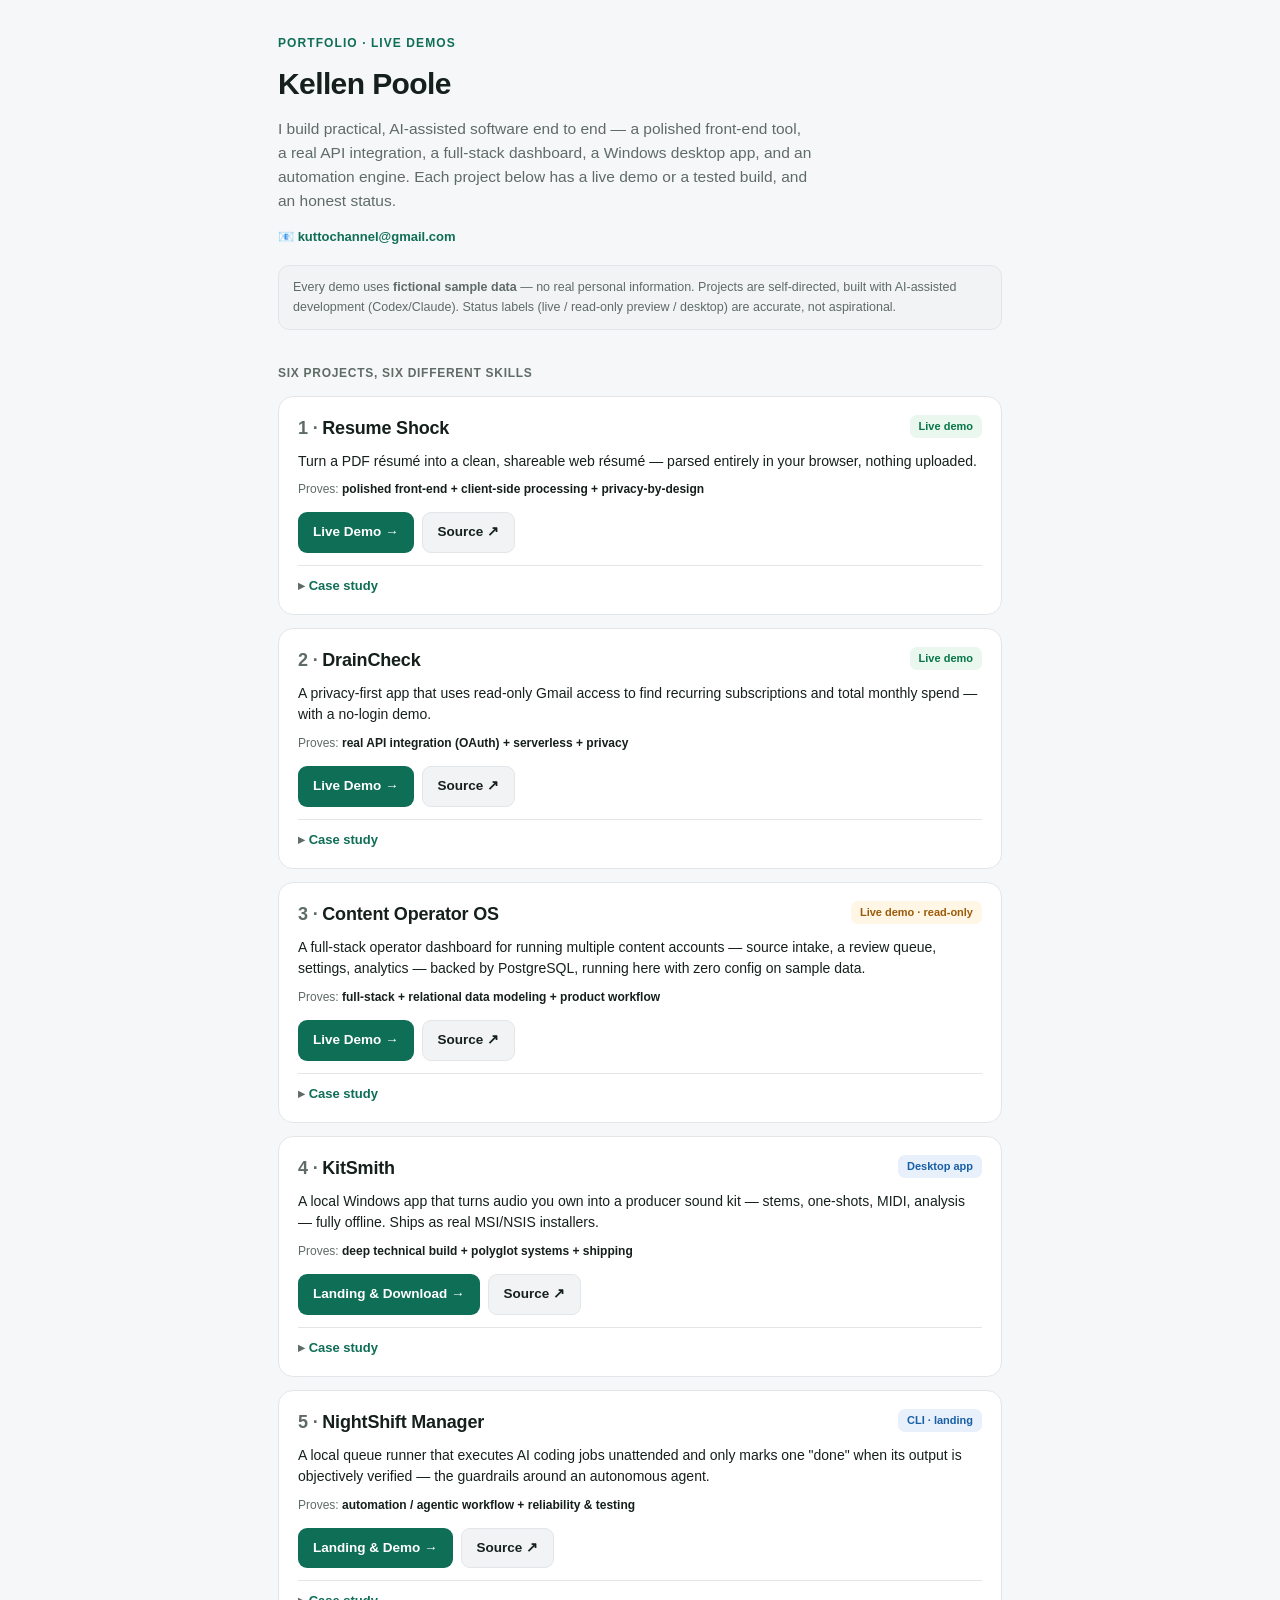
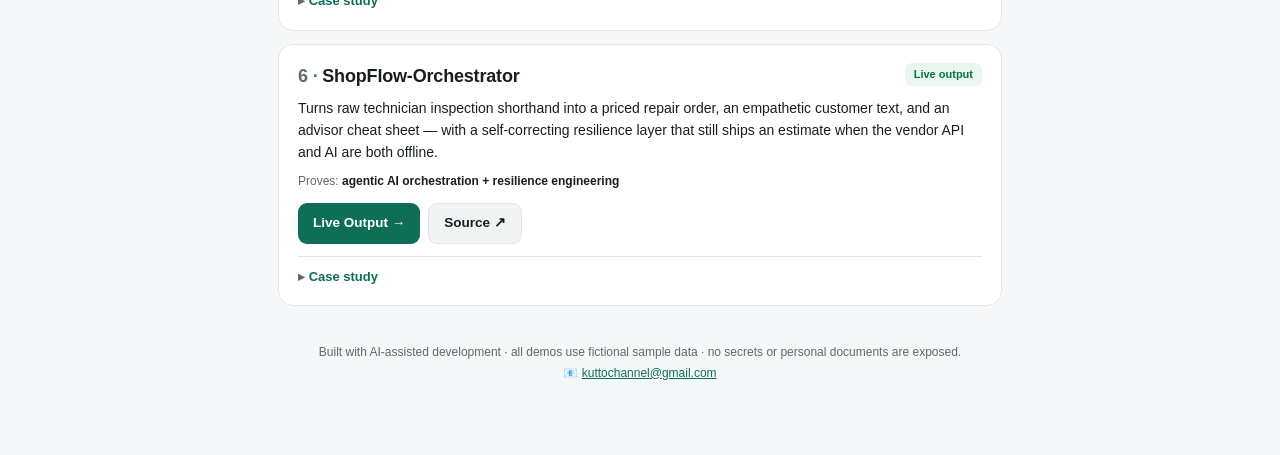
==== index.html @ 4f94efa8 "Add Source Code buttons linking each project's GitHub repo" ====
<!doctype html>
<html lang="en">
<head>
<meta charset="utf-8">
<meta name="viewport" content="width=device-width, initial-scale=1">
<meta name="theme-color" content="#0f6e56">
<title>Kellen Poole — Builder Portfolio</title>
<meta name="description" content="Practical, AI-assisted software: a front-end tool, a real API integration, a full-stack dashboard, a desktop audio app, and an automation engine. Live demos, honest status.">
<meta property="og:title" content="Kellen Poole — Builder Portfolio">
<meta property="og:description" content="Live demos of 6 projects: front-end, integration, full-stack, desktop, automation, and an agentic pipeline.">
<meta property="og:type" content="website">
<meta name="twitter:card" content="summary_large_image">
<style>
  :root{
    --bg:#f6f7f8; --surface:#ffffff; --surface2:#f1f3f4; --line:#e3e6e8;
    --text:#15201c; --muted:#5f6b66; --accent:#0f6e56; --info:#185fa5;
    --ok:#067647; --warn:#9a5b08;
  }
  @media (prefers-color-scheme: dark){
    :root{ --bg:#11140f; --surface:#1b1f1a; --surface2:#23271f; --line:#333a30;
      --text:#eef1ea; --muted:#a6b0a4; --accent:#5dcaa5; --info:#85b7eb; --ok:#5dcaa5; --warn:#e2b15f; }
  }
  *{box-sizing:border-box}
  body{margin:0;background:var(--bg);color:var(--text);
    font-family:-apple-system,BlinkMacSystemFont,"Segoe UI",Roboto,Helvetica,Arial,sans-serif;line-height:1.55;-webkit-text-size-adjust:100%}
  .wrap{max-width:760px;margin:0 auto;padding:34px 18px 60px}
  header .eyebrow{color:var(--accent);font-weight:700;font-size:12px;letter-spacing:.09em;text-transform:uppercase;margin:0 0 8px}
  h1{font-size:30px;font-weight:700;margin:0;letter-spacing:-.02em}
  .head-sub{color:var(--muted);font-size:15.5px;margin:10px 0 0;max-width:62ch}
  .contact{margin:14px 0 0;font-size:13px}
  .contact a{color:var(--accent);text-decoration:none;font-weight:600}
  h2.section{font-size:12px;font-weight:700;text-transform:uppercase;letter-spacing:.06em;color:var(--muted);margin:34px 0 8px}
  .card{background:var(--surface);border:1px solid var(--line);border-radius:15px;padding:18px 19px;margin:13px 0}
  .card-top{display:flex;justify-content:space-between;gap:12px;align-items:flex-start}
  .pname{font-weight:700;font-size:18px;margin:0;letter-spacing:-.01em}
  .pnum{color:var(--muted);font-weight:600}
  .badge{font-size:11px;font-weight:600;padding:3px 9px;border-radius:7px;white-space:nowrap}
  .b-live{background:#e9f7ef;color:#067647}
  .b-part{background:#fff6e6;color:#9a5b08}
  .b-desk{background:#e8f0fb;color:#185fa5}
  @media (prefers-color-scheme: dark){.b-live{background:#10301f;color:#5dcaa5}.b-part{background:#3a2e12;color:#e2b15f}.b-desk{background:#16263a;color:#85b7eb}}
  .prop{font-size:14px;margin:8px 0 0}
  .skill{font-size:12px;color:var(--muted);margin:8px 0 0}
  .skill b{color:var(--text)}
  .btns{margin:13px 0 0;display:flex;flex-wrap:wrap;gap:8px}
  .btn{display:inline-flex;align-items:center;gap:6px;text-decoration:none;font-size:13.5px;font-weight:600;border-radius:9px;padding:9px 15px}
  .btn-primary{background:var(--accent);color:#fff}
  .btn-ghost{background:var(--surface2);color:var(--text);border:1px solid var(--line)}
  details{margin:12px 0 0;border-top:1px solid var(--line);padding-top:10px}
  summary{cursor:pointer;font-size:13px;font-weight:600;color:var(--accent);list-style:none}
  summary::-webkit-details-marker{display:none}
  summary::before{content:"▸ ";color:var(--muted)}
  details[open] summary::before{content:"▾ "}
  .cs{font-size:13px;color:var(--text);margin:10px 0 0}
  .cs p{margin:6px 0}
  .cs b{color:var(--text)}
  .cs .muted{color:var(--muted)}
  .pill{display:inline-block;font-size:11px;background:var(--surface2);color:var(--muted);border-radius:6px;padding:2px 8px;margin:3px 4px 0 0;border:1px solid var(--line)}
  .note{font-size:12.5px;color:var(--muted)}
  .foot{color:var(--muted);font-size:12px;margin-top:36px;text-align:center;line-height:1.7}
  .disclaimer{background:var(--surface2);border:1px solid var(--line);border-radius:11px;padding:12px 14px;font-size:12.5px;color:var(--muted);margin:18px 0 0}
</style>
</head>
<body>
<div class="wrap">

  <header>
    <p class="eyebrow">Portfolio · live demos</p>
    <h1>Kellen Poole</h1>
    <p class="head-sub">I build practical, AI-assisted software end to end — a polished front-end tool, a real API integration, a full-stack dashboard, a Windows desktop app, and an automation engine. Each project below has a live demo or a tested build, and an honest status.</p>
    <p class="contact">📧 <a href="mailto:kuttochannel@gmail.com">kuttochannel@gmail.com</a></p>
    <div class="disclaimer">Every demo uses <b>fictional sample data</b> — no real personal information. Projects are self-directed, built with AI-assisted development (Codex/Claude). Status labels (live / read-only preview / desktop) are accurate, not aspirational.</div>
  </header>

  <h2 class="section">Six projects, six different skills</h2>

  <!-- 1 Resume Shock -->
  <div class="card">
    <div class="card-top">
      <p class="pname"><span class="pnum">1 · </span>Resume Shock</p>
      <span class="badge b-live">Live demo</span>
    </div>
    <p class="prop">Turn a PDF résumé into a clean, shareable web résumé — parsed entirely in your browser, nothing uploaded.</p>
    <p class="skill">Proves: <b>polished front-end + client-side processing + privacy-by-design</b></p>
    <div class="btns">
      <a class="btn btn-primary" href="https://resume-shock-demo-kp.netlify.app" target="_blank" rel="noopener">Live Demo →</a>
      <a class="btn btn-ghost" href="https://github.com/Thrashable/resume-shock" target="_blank" rel="noopener">Source ↗</a>
    </div>
    <details><summary>Case study</summary><div class="cs">
      <p><b>Problem.</b> A PDF résumé is hard to share nicely, and résumé-site tools want an account and an upload.</p>
      <p><b>What I built.</b> In-browser PDF.js parsing → a themed visual résumé → a share link with the data compressed into the URL hash (no backend). I code-split the 2 MB PDF engine to cut the initial bundle ~54% (gzip 254→118 KB) and hardened the share action with a clipboard fallback.</p>
      <p><b>Try it:</b> click <b>See Example</b> (fictional "Jane Smith") → Share Link.</p>
      <p class="muted">React · Vite · PDF.js · lz-string · Tailwind</p>
    </div></details>
  </div>

  <!-- 2 DrainCheck -->
  <div class="card">
    <div class="card-top">
      <p class="pname"><span class="pnum">2 · </span>DrainCheck</p>
      <span class="badge b-live">Live demo</span>
    </div>
    <p class="prop">A privacy-first app that uses read-only Gmail access to find recurring subscriptions and total monthly spend — with a no-login demo.</p>
    <p class="skill">Proves: <b>real API integration (OAuth) + serverless + privacy</b></p>
    <div class="btns">
      <a class="btn btn-primary" href="https://draincheck-demo-kp.netlify.app/?demo=1" target="_blank" rel="noopener">Live Demo →</a>
      <a class="btn btn-ghost" href="https://github.com/Thrashable/draincheck" target="_blank" rel="noopener">Source ↗</a>
    </div>
    <details><summary>Case study</summary><div class="cs">
      <p><b>Problem.</b> Forgotten subscriptions quietly drain money; tools that find them often want your whole inbox.</p>
      <p><b>What I built.</b> A read-only Google OAuth flow + serverless functions + an extraction engine (90+ services) that classifies receipts and groups them by service, with tokens in encrypted, expiring cookies and no stored email. For recruiters I added a full demo mode (fictional data, no login).</p>
      <p><b>Try it:</b> the demo opens on sample subscriptions (badged "Demo data") — expand a card, sort, open one-time payments.</p>
      <p class="muted">React · Netlify Functions · Google/Gmail API (read-only) · encrypted cookies</p>
    </div></details>
  </div>

  <!-- 3 Content Operator OS -->
  <div class="card">
    <div class="card-top">
      <p class="pname"><span class="pnum">3 · </span>Content Operator OS</p>
      <span class="badge b-part">Live demo · read-only</span>
    </div>
    <p class="prop">A full-stack operator dashboard for running multiple content accounts — source intake, a review queue, settings, analytics — backed by PostgreSQL, running here with zero config on sample data.</p>
    <p class="skill">Proves: <b>full-stack + relational data modeling + product workflow</b></p>
    <div class="btns">
      <a class="btn btn-primary" href="https://content-operator-os-demo-kp.netlify.app" target="_blank" rel="noopener">Live Demo →</a>
      <a class="btn btn-ghost" href="https://github.com/Thrashable/content-operator-os" target="_blank" rel="noopener">Source ↗</a>
    </div>
    <details><summary>Case study</summary><div class="cs">
      <p><b>Problem.</b> Running several content accounts scatters decisions across spreadsheets — no path from idea to approved post.</p>
      <p><b>What I built.</b> A Next.js dashboard with a 13-table schema modeling source → candidate → package → score → queue, every mutation a Server Action with Zod validation over a repository layer that runs on SQL <i>or</i> a file store. The AI generation/scoring step is a clearly-labeled scaffold, not faked.</p>
      <p class="muted"><b>Note:</b> the hosted demo is read-only (sample data); clone & run locally for full interactivity. Next.js 15 · React 19 · Drizzle/PostgreSQL · Server Actions</p>
    </div></details>
  </div>

  <!-- 4 KitSmith -->
  <div class="card">
    <div class="card-top">
      <p class="pname"><span class="pnum">4 · </span>KitSmith</p>
      <span class="badge b-desk">Desktop app</span>
    </div>
    <p class="prop">A local Windows app that turns audio you own into a producer sound kit — stems, one-shots, MIDI, analysis — fully offline. Ships as real MSI/NSIS installers.</p>
    <p class="skill">Proves: <b>deep technical build + polyglot systems + shipping</b></p>
    <div class="btns">
      <a class="btn btn-primary" href="https://kitsmith-portfolio-kp.netlify.app" target="_blank" rel="noopener">Landing &amp; Download →</a>
      <a class="btn btn-ghost" href="https://github.com/Thrashable/kitsmith" target="_blank" rel="noopener">Source ↗</a>
    </div>
    <details><summary>Case study</summary><div class="cs">
      <p><b>Problem.</b> Producers want stems/loops/MIDI from reference audio without uploading copyrighted material; cloud tools don't run offline.</p>
      <p><b>What I built.</b> A Tauri + React UI talking through a Node bridge to a Python DSP worker — the bridge was the key decision for Windows reliability. SQLite job state, a swappable provider abstraction, a Playwright smoke test, and native MSI/NSIS installers (checksums on the landing page).</p>
      <p class="muted">Tauri 2 · React/TS · Python (librosa) · Node bridge · SQLite · Rust</p>
    </div></details>
  </div>

  <!-- 5 NightShift Manager -->
  <div class="card">
    <div class="card-top">
      <p class="pname"><span class="pnum">5 · </span>NightShift Manager</p>
      <span class="badge b-desk">CLI · landing</span>
    </div>
    <p class="prop">A local queue runner that executes AI coding jobs unattended and only marks one "done" when its output is objectively verified — the guardrails around an autonomous agent.</p>
    <p class="skill">Proves: <b>automation / agentic workflow + reliability &amp; testing</b></p>
    <div class="btns">
      <a class="btn btn-primary" href="https://nightshift-portfolio-kp.netlify.app" target="_blank" rel="noopener">Landing &amp; Demo →</a>
      <a class="btn btn-ghost" href="https://github.com/Thrashable/nightshift-manager" target="_blank" rel="noopener">Source ↗</a>
    </div>
    <details><summary>Case study</summary><div class="cs">
      <p><b>Problem.</b> An AI agent's process can exit "successfully" while producing nothing useful — burning time and credits.</p>
      <p><b>What I built.</b> A PowerShell queue that runs one job at a time in a constrained sandbox, with a completion contract (verification command <b>and</b> required files), bounded repair passes, blocked-vs-failed handling, and recovery — plus a mock runner + fixtures so every path is testable with no API spend. <b>19/19 test assertions pass.</b></p>
      <p class="muted">PowerShell · JSON state machine · Windows Task Scheduler · mock-driven tests</p>
    </div></details>
  </div>

  <!-- 6 ShopFlow -->
  <div class="card">
    <div class="card-top">
      <p class="pname"><span class="pnum">6 · </span>ShopFlow-Orchestrator</p>
      <span class="badge b-live">Live output</span>
    </div>
    <p class="prop">Turns raw technician inspection shorthand into a priced repair order, an empathetic customer text, and an advisor cheat sheet — with a self-correcting resilience layer that still ships an estimate when the vendor API and AI are both offline.</p>
    <p class="skill">Proves: <b>agentic AI orchestration + resilience engineering</b></p>
    <div class="btns">
      <a class="btn btn-primary" href="https://shopflow-orchestrator-kp.netlify.app" target="_blank" rel="noopener">Live Output →</a>
      <a class="btn btn-ghost" href="https://github.com/Thrashable/shopflow-orchestrator" target="_blank" rel="noopener">Source ↗</a>
    </div>
    <details><summary>Case study</summary><div class="cs">
      <p><b>What it is.</b> A zero-dependency Node pipeline (circuit breaker + retry + layered fallbacks + human-review queue). 30/30 tests pass; the real LLM path is optional behind an API key, with a deterministic fallback otherwise.</p>
      <p class="muted">Node.js (zero-dep) · optional Anthropic SDK · circuit breaker + fallbacks</p>
    </div></details>
  </div>

  <p class="foot">
    Built with AI-assisted development · all demos use fictional sample data · no secrets or personal documents are exposed.<br>
    📧 <a href="mailto:kuttochannel@gmail.com" style="color:var(--accent)">kuttochannel@gmail.com</a>
  </p>

</div>
</body>
</html>
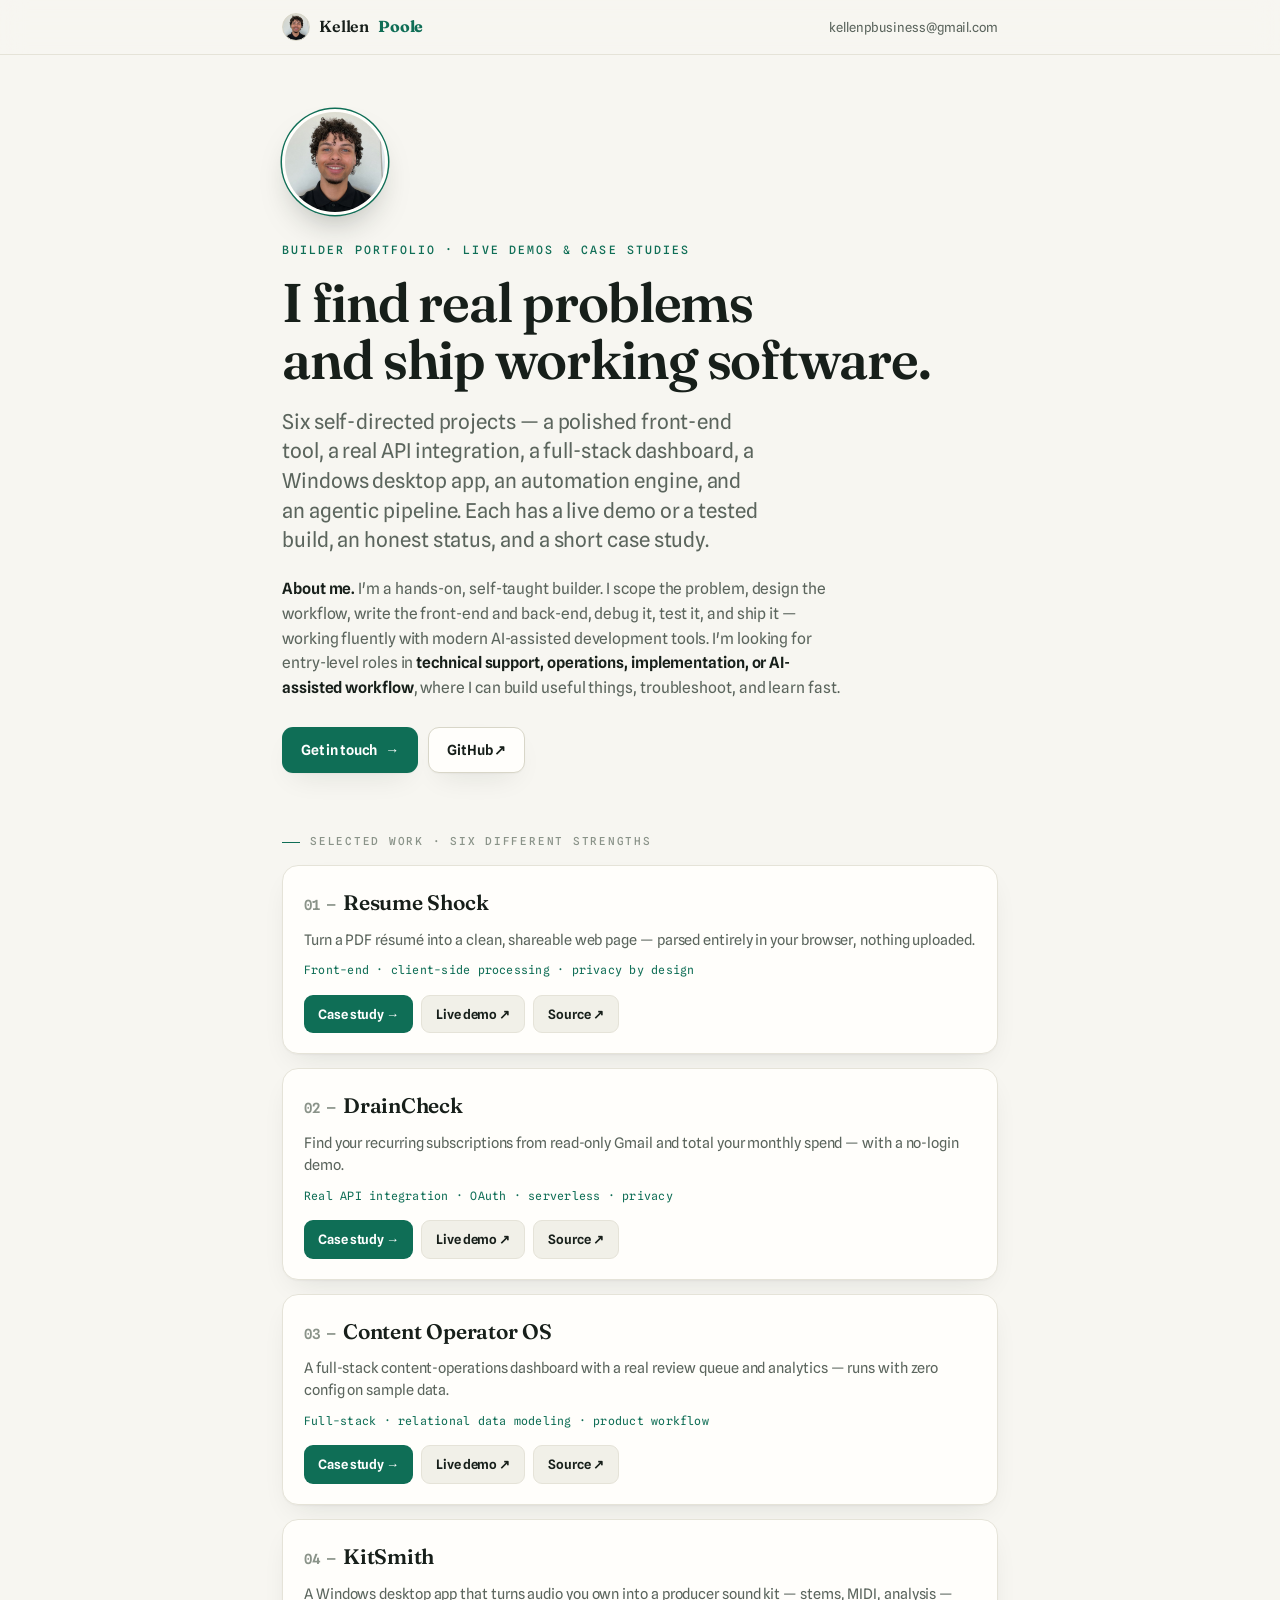
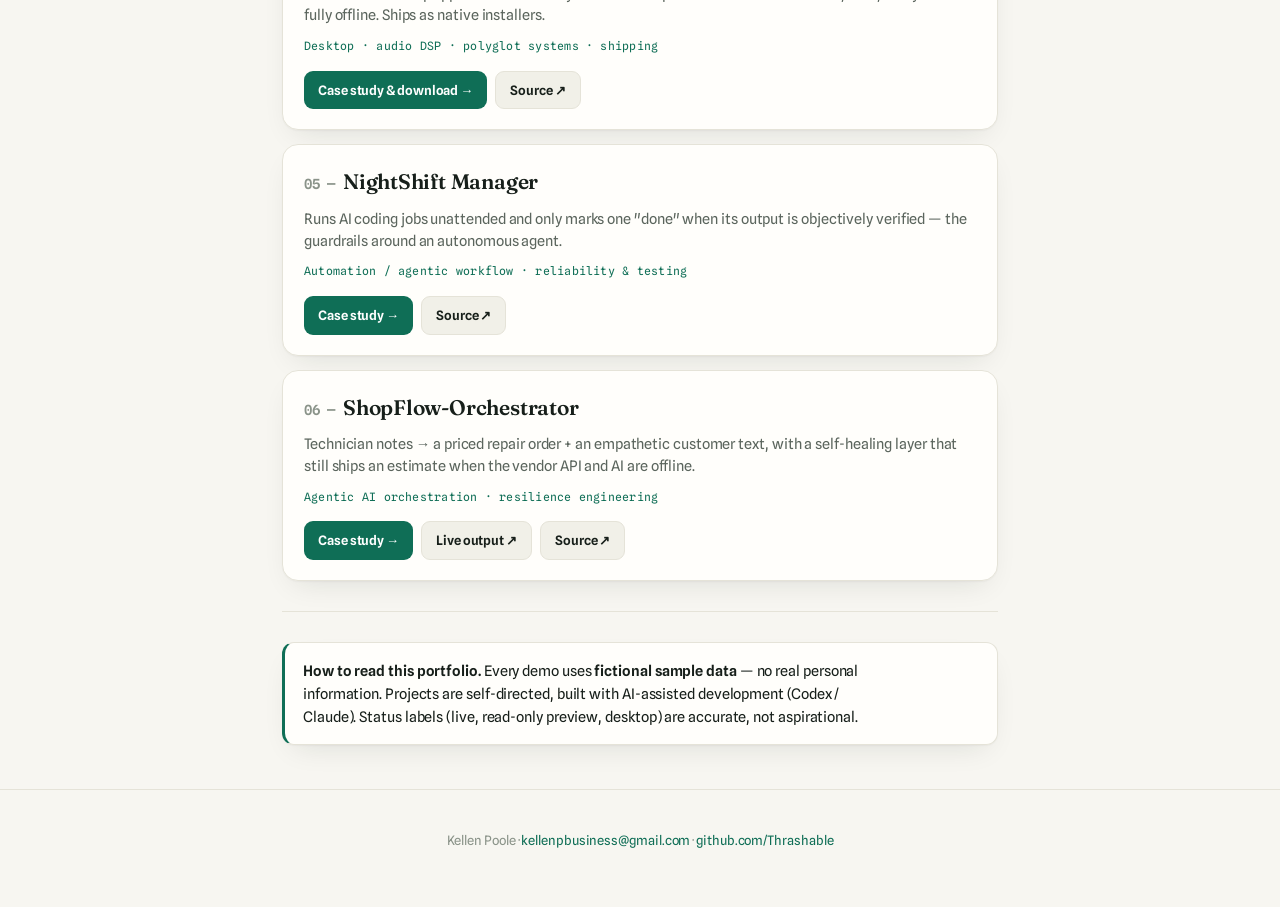
==== commit 9e8ad951: "Add profile photo (hero + topbar avatar, favicon, social image); update contact email" ====
--- a/index.html
+++ b/index.html
@@ -4,196 +4,118 @@
 <meta charset="utf-8">
 <meta name="viewport" content="width=device-width, initial-scale=1">
 <meta name="theme-color" content="#0f6e56">
-<title>Kellen Poole — Builder Portfolio</title>
-<meta name="description" content="Practical, AI-assisted software: a front-end tool, a real API integration, a full-stack dashboard, a desktop audio app, and an automation engine. Live demos, honest status.">
+<title>Kellen Poole — builder portfolio</title>
+<meta name="description" content="Practical, AI-assisted software: a front-end tool, a real API integration, a full-stack dashboard, a desktop audio app, an automation engine, and an agentic pipeline. Live demos and case studies.">
 <meta property="og:title" content="Kellen Poole — Builder Portfolio">
-<meta property="og:description" content="Live demos of 6 projects: front-end, integration, full-stack, desktop, automation, and an agentic pipeline.">
+<meta property="og:description" content="Six projects with live demos and case studies: front-end, integration, full-stack, desktop, automation, agentic AI.">
 <meta property="og:type" content="website">
-<meta name="twitter:card" content="summary_large_image">
-<style>
-  :root{
-    --bg:#f6f7f8; --surface:#ffffff; --surface2:#f1f3f4; --line:#e3e6e8;
-    --text:#15201c; --muted:#5f6b66; --accent:#0f6e56; --info:#185fa5;
-    --ok:#067647; --warn:#9a5b08;
-  }
-  @media (prefers-color-scheme: dark){
-    :root{ --bg:#11140f; --surface:#1b1f1a; --surface2:#23271f; --line:#333a30;
-      --text:#eef1ea; --muted:#a6b0a4; --accent:#5dcaa5; --info:#85b7eb; --ok:#5dcaa5; --warn:#e2b15f; }
-  }
-  *{box-sizing:border-box}
-  body{margin:0;background:var(--bg);color:var(--text);
-    font-family:-apple-system,BlinkMacSystemFont,"Segoe UI",Roboto,Helvetica,Arial,sans-serif;line-height:1.55;-webkit-text-size-adjust:100%}
-  .wrap{max-width:760px;margin:0 auto;padding:34px 18px 60px}
-  header .eyebrow{color:var(--accent);font-weight:700;font-size:12px;letter-spacing:.09em;text-transform:uppercase;margin:0 0 8px}
-  h1{font-size:30px;font-weight:700;margin:0;letter-spacing:-.02em}
-  .head-sub{color:var(--muted);font-size:15.5px;margin:10px 0 0;max-width:62ch}
-  .contact{margin:14px 0 0;font-size:13px}
-  .contact a{color:var(--accent);text-decoration:none;font-weight:600}
-  h2.section{font-size:12px;font-weight:700;text-transform:uppercase;letter-spacing:.06em;color:var(--muted);margin:34px 0 8px}
-  .card{background:var(--surface);border:1px solid var(--line);border-radius:15px;padding:18px 19px;margin:13px 0}
-  .card-top{display:flex;justify-content:space-between;gap:12px;align-items:flex-start}
-  .pname{font-weight:700;font-size:18px;margin:0;letter-spacing:-.01em}
-  .pnum{color:var(--muted);font-weight:600}
-  .badge{font-size:11px;font-weight:600;padding:3px 9px;border-radius:7px;white-space:nowrap}
-  .b-live{background:#e9f7ef;color:#067647}
-  .b-part{background:#fff6e6;color:#9a5b08}
-  .b-desk{background:#e8f0fb;color:#185fa5}
-  @media (prefers-color-scheme: dark){.b-live{background:#10301f;color:#5dcaa5}.b-part{background:#3a2e12;color:#e2b15f}.b-desk{background:#16263a;color:#85b7eb}}
-  .prop{font-size:14px;margin:8px 0 0}
-  .skill{font-size:12px;color:var(--muted);margin:8px 0 0}
-  .skill b{color:var(--text)}
-  .btns{margin:13px 0 0;display:flex;flex-wrap:wrap;gap:8px}
-  .btn{display:inline-flex;align-items:center;gap:6px;text-decoration:none;font-size:13.5px;font-weight:600;border-radius:9px;padding:9px 15px}
-  .btn-primary{background:var(--accent);color:#fff}
-  .btn-ghost{background:var(--surface2);color:var(--text);border:1px solid var(--line)}
-  details{margin:12px 0 0;border-top:1px solid var(--line);padding-top:10px}
-  summary{cursor:pointer;font-size:13px;font-weight:600;color:var(--accent);list-style:none}
-  summary::-webkit-details-marker{display:none}
-  summary::before{content:"▸ ";color:var(--muted)}
-  details[open] summary::before{content:"▾ "}
-  .cs{font-size:13px;color:var(--text);margin:10px 0 0}
-  .cs p{margin:6px 0}
-  .cs b{color:var(--text)}
-  .cs .muted{color:var(--muted)}
-  .pill{display:inline-block;font-size:11px;background:var(--surface2);color:var(--muted);border-radius:6px;padding:2px 8px;margin:3px 4px 0 0;border:1px solid var(--line)}
-  .note{font-size:12.5px;color:var(--muted)}
-  .foot{color:var(--muted);font-size:12px;margin-top:36px;text-align:center;line-height:1.7}
-  .disclaimer{background:var(--surface2);border:1px solid var(--line);border-radius:11px;padding:12px 14px;font-size:12.5px;color:var(--muted);margin:18px 0 0}
-</style>
+<meta property="og:image" content="https://kellenpoole-portfolio.netlify.app/kellen.jpg">
+<meta name="twitter:card" content="summary">
+<meta name="twitter:image" content="https://kellenpoole-portfolio.netlify.app/kellen.jpg">
+<link rel="icon" type="image/jpeg" href="/kellen.jpg">
+<link rel="preconnect" href="https://fonts.googleapis.com"><link rel="preconnect" href="https://fonts.gstatic.com" crossorigin>
+<link href="https://fonts.googleapis.com/css2?family=Fraunces:opsz,wght@9..144,400;9..144,600;9..144,700&family=Spline+Sans:wght@400;500;600&family=Spline+Sans+Mono:wght@400;500&display=swap" rel="stylesheet">
+<link rel="stylesheet" href="styles.css">
 </head>
 <body>
+<div class="topbar"><div class="row">
+  <span class="brand">Kellen <b>Poole</b></span>
+  <a class="back" href="mailto:kellenpbusiness@gmail.com">kellenpbusiness@gmail.com</a>
+</div></div>
+
 <div class="wrap">
-
-  <header>
-    <p class="eyebrow">Portfolio · live demos</p>
-    <h1>Kellen Poole</h1>
-    <p class="head-sub">I build practical, AI-assisted software end to end — a polished front-end tool, a real API integration, a full-stack dashboard, a Windows desktop app, and an automation engine. Each project below has a live demo or a tested build, and an honest status.</p>
-    <p class="contact">📧 <a href="mailto:kuttochannel@gmail.com">kuttochannel@gmail.com</a></p>
-    <div class="disclaimer">Every demo uses <b>fictional sample data</b> — no real personal information. Projects are self-directed, built with AI-assisted development (Codex/Claude). Status labels (live / read-only preview / desktop) are accurate, not aspirational.</div>
+  <header class="hero">
+    <img class="hero-ava reveal" src="/kellen.jpg" alt="Kellen Poole" width="106" height="106">
+    <p class="eyebrow reveal">Builder portfolio · live demos &amp; case studies</p>
+    <h1 class="reveal">I find real problems<br>and ship working software.</h1>
+    <p class="lede reveal">Six self-directed projects — a polished front-end tool, a real API integration, a full-stack dashboard, a Windows desktop app, an automation engine, and an agentic pipeline. Each has a live demo or a tested build, an honest status, and a short case study.</p>
+    <div class="reveal" style="margin-top:22px; max-width:60ch">
+      <p class="prose muted" style="font-size:15.5px"><b style="color:var(--ink)">About me.</b> I'm a hands-on, self-taught builder. I scope the problem, design the workflow, write the front-end and back-end, debug it, test it, and ship it — working fluently with modern AI-assisted development tools. I'm looking for entry-level roles in <b style="color:var(--ink)">technical support, operations, implementation, or AI-assisted workflow</b>, where I can build useful things, troubleshoot, and learn fast.</p>
+    </div>
+    <div class="actions reveal">
+      <a class="btn btn-primary" href="mailto:kellenpbusiness@gmail.com">Get in touch <span class="arr">→</span></a>
+      <a class="btn btn-ghost" href="https://github.com/Thrashable" target="_blank" rel="noopener">GitHub ↗</a>
+    </div>
   </header>
 
-  <h2 class="section">Six projects, six different skills</h2>
+  <section>
+    <p class="label">Selected work · six different strengths</p>
+    <div class="hub-grid">
 
-  <!-- 1 Resume Shock -->
-  <div class="card">
-    <div class="card-top">
-      <p class="pname"><span class="pnum">1 · </span>Resume Shock</p>
-      <span class="badge b-live">Live demo</span>
+      <div class="proj">
+        <div class="proj-head"><p class="proj-name"><span class="proj-num">01 — </span>Resume Shock</p></div>
+        <p class="proj-prop">Turn a PDF résumé into a clean, shareable web page — parsed entirely in your browser, nothing uploaded.</p>
+        <p class="proj-skill">Front-end · client-side processing · privacy by design</p>
+        <div class="proj-actions">
+          <a class="mini mini-go" href="resume-shock.html">Case study →</a>
+          <a class="mini mini-out" href="https://resume-shock-demo-kp.netlify.app" target="_blank" rel="noopener">Live demo ↗</a>
+          <a class="mini mini-out" href="https://github.com/Thrashable/resume-shock" target="_blank" rel="noopener">Source ↗</a>
+        </div>
+      </div>
+
+      <div class="proj">
+        <div class="proj-head"><p class="proj-name"><span class="proj-num">02 — </span>DrainCheck</p></div>
+        <p class="proj-prop">Find your recurring subscriptions from read-only Gmail and total your monthly spend — with a no-login demo.</p>
+        <p class="proj-skill">Real API integration · OAuth · serverless · privacy</p>
+        <div class="proj-actions">
+          <a class="mini mini-go" href="draincheck.html">Case study →</a>
+          <a class="mini mini-out" href="https://draincheck-demo-kp.netlify.app/?demo=1" target="_blank" rel="noopener">Live demo ↗</a>
+          <a class="mini mini-out" href="https://github.com/Thrashable/draincheck" target="_blank" rel="noopener">Source ↗</a>
+        </div>
+      </div>
+
+      <div class="proj">
+        <div class="proj-head"><p class="proj-name"><span class="proj-num">03 — </span>Content Operator OS</p></div>
+        <p class="proj-prop">A full-stack content-operations dashboard with a real review queue and analytics — runs with zero config on sample data.</p>
+        <p class="proj-skill">Full-stack · relational data modeling · product workflow</p>
+        <div class="proj-actions">
+          <a class="mini mini-go" href="content-operator-os.html">Case study →</a>
+          <a class="mini mini-out" href="https://content-operator-os-demo-kp.netlify.app" target="_blank" rel="noopener">Live demo ↗</a>
+          <a class="mini mini-out" href="https://github.com/Thrashable/content-operator-os" target="_blank" rel="noopener">Source ↗</a>
+        </div>
+      </div>
+
+      <div class="proj">
+        <div class="proj-head"><p class="proj-name"><span class="proj-num">04 — </span>KitSmith</p></div>
+        <p class="proj-prop">A Windows desktop app that turns audio you own into a producer sound kit — stems, MIDI, analysis — fully offline. Ships as native installers.</p>
+        <p class="proj-skill">Desktop · audio DSP · polyglot systems · shipping</p>
+        <div class="proj-actions">
+          <a class="mini mini-go" href="kitsmith.html">Case study &amp; download →</a>
+          <a class="mini mini-out" href="https://github.com/Thrashable/kitsmith" target="_blank" rel="noopener">Source ↗</a>
+        </div>
+      </div>
+
+      <div class="proj">
+        <div class="proj-head"><p class="proj-name"><span class="proj-num">05 — </span>NightShift Manager</p></div>
+        <p class="proj-prop">Runs AI coding jobs unattended and only marks one "done" when its output is objectively verified — the guardrails around an autonomous agent.</p>
+        <p class="proj-skill">Automation / agentic workflow · reliability &amp; testing</p>
+        <div class="proj-actions">
+          <a class="mini mini-go" href="nightshift-manager.html">Case study →</a>
+          <a class="mini mini-out" href="https://github.com/Thrashable/nightshift-manager" target="_blank" rel="noopener">Source ↗</a>
+        </div>
+      </div>
+
+      <div class="proj">
+        <div class="proj-head"><p class="proj-name"><span class="proj-num">06 — </span>ShopFlow-Orchestrator</p></div>
+        <p class="proj-prop">Technician notes → a priced repair order + an empathetic customer text, with a self-healing layer that still ships an estimate when the vendor API and AI are offline.</p>
+        <p class="proj-skill">Agentic AI orchestration · resilience engineering</p>
+        <div class="proj-actions">
+          <a class="mini mini-go" href="shopflow.html">Case study →</a>
+          <a class="mini mini-out" href="https://shopflow-orchestrator-kp.netlify.app" target="_blank" rel="noopener">Live output ↗</a>
+          <a class="mini mini-out" href="https://github.com/Thrashable/shopflow-orchestrator" target="_blank" rel="noopener">Source ↗</a>
+        </div>
+      </div>
+
     </div>
-    <p class="prop">Turn a PDF résumé into a clean, shareable web résumé — parsed entirely in your browser, nothing uploaded.</p>
-    <p class="skill">Proves: <b>polished front-end + client-side processing + privacy-by-design</b></p>
-    <div class="btns">
-      <a class="btn btn-primary" href="https://resume-shock-demo-kp.netlify.app" target="_blank" rel="noopener">Live Demo →</a>
-      <a class="btn btn-ghost" href="https://github.com/Thrashable/resume-shock" target="_blank" rel="noopener">Source ↗</a>
+  </section>
+
+  <section>
+    <div class="callout">
+      <p class="prose" style="margin:0; font-size:14.5px"><b>How to read this portfolio.</b> Every demo uses <b>fictional sample data</b> — no real personal information. Projects are self-directed, built with AI-assisted development (Codex / Claude). Status labels (live, read-only preview, desktop) are accurate, not aspirational.</p>
     </div>
-    <details><summary>Case study</summary><div class="cs">
-      <p><b>Problem.</b> A PDF résumé is hard to share nicely, and résumé-site tools want an account and an upload.</p>
-      <p><b>What I built.</b> In-browser PDF.js parsing → a themed visual résumé → a share link with the data compressed into the URL hash (no backend). I code-split the 2 MB PDF engine to cut the initial bundle ~54% (gzip 254→118 KB) and hardened the share action with a clipboard fallback.</p>
-      <p><b>Try it:</b> click <b>See Example</b> (fictional "Jane Smith") → Share Link.</p>
-      <p class="muted">React · Vite · PDF.js · lz-string · Tailwind</p>
-    </div></details>
-  </div>
+  </section>
+</div>
 
-  <!-- 2 DrainCheck -->
-  <div class="card">
-    <div class="card-top">
-      <p class="pname"><span class="pnum">2 · </span>DrainCheck</p>
-      <span class="badge b-live">Live demo</span>
-    </div>
-    <p class="prop">A privacy-first app that uses read-only Gmail access to find recurring subscriptions and total monthly spend — with a no-login demo.</p>
-    <p class="skill">Proves: <b>real API integration (OAuth) + serverless + privacy</b></p>
-    <div class="btns">
-      <a class="btn btn-primary" href="https://draincheck-demo-kp.netlify.app/?demo=1" target="_blank" rel="noopener">Live Demo →</a>
-      <a class="btn btn-ghost" href="https://github.com/Thrashable/draincheck" target="_blank" rel="noopener">Source ↗</a>
-    </div>
-    <details><summary>Case study</summary><div class="cs">
-      <p><b>Problem.</b> Forgotten subscriptions quietly drain money; tools that find them often want your whole inbox.</p>
-      <p><b>What I built.</b> A read-only Google OAuth flow + serverless functions + an extraction engine (90+ services) that classifies receipts and groups them by service, with tokens in encrypted, expiring cookies and no stored email. For recruiters I added a full demo mode (fictional data, no login).</p>
-      <p><b>Try it:</b> the demo opens on sample subscriptions (badged "Demo data") — expand a card, sort, open one-time payments.</p>
-      <p class="muted">React · Netlify Functions · Google/Gmail API (read-only) · encrypted cookies</p>
-    </div></details>
-  </div>
-
-  <!-- 3 Content Operator OS -->
-  <div class="card">
-    <div class="card-top">
-      <p class="pname"><span class="pnum">3 · </span>Content Operator OS</p>
-      <span class="badge b-part">Live demo · read-only</span>
-    </div>
-    <p class="prop">A full-stack operator dashboard for running multiple content accounts — source intake, a review queue, settings, analytics — backed by PostgreSQL, running here with zero config on sample data.</p>
-    <p class="skill">Proves: <b>full-stack + relational data modeling + product workflow</b></p>
-    <div class="btns">
-      <a class="btn btn-primary" href="https://content-operator-os-demo-kp.netlify.app" target="_blank" rel="noopener">Live Demo →</a>
-      <a class="btn btn-ghost" href="https://github.com/Thrashable/content-operator-os" target="_blank" rel="noopener">Source ↗</a>
-    </div>
-    <details><summary>Case study</summary><div class="cs">
-      <p><b>Problem.</b> Running several content accounts scatters decisions across spreadsheets — no path from idea to approved post.</p>
-      <p><b>What I built.</b> A Next.js dashboard with a 13-table schema modeling source → candidate → package → score → queue, every mutation a Server Action with Zod validation over a repository layer that runs on SQL <i>or</i> a file store. The AI generation/scoring step is a clearly-labeled scaffold, not faked.</p>
-      <p class="muted"><b>Note:</b> the hosted demo is read-only (sample data); clone & run locally for full interactivity. Next.js 15 · React 19 · Drizzle/PostgreSQL · Server Actions</p>
-    </div></details>
-  </div>
-
-  <!-- 4 KitSmith -->
-  <div class="card">
-    <div class="card-top">
-      <p class="pname"><span class="pnum">4 · </span>KitSmith</p>
-      <span class="badge b-desk">Desktop app</span>
-    </div>
-    <p class="prop">A local Windows app that turns audio you own into a producer sound kit — stems, one-shots, MIDI, analysis — fully offline. Ships as real MSI/NSIS installers.</p>
-    <p class="skill">Proves: <b>deep technical build + polyglot systems + shipping</b></p>
-    <div class="btns">
-      <a class="btn btn-primary" href="https://kitsmith-portfolio-kp.netlify.app" target="_blank" rel="noopener">Landing &amp; Download →</a>
-      <a class="btn btn-ghost" href="https://github.com/Thrashable/kitsmith" target="_blank" rel="noopener">Source ↗</a>
-    </div>
-    <details><summary>Case study</summary><div class="cs">
-      <p><b>Problem.</b> Producers want stems/loops/MIDI from reference audio without uploading copyrighted material; cloud tools don't run offline.</p>
-      <p><b>What I built.</b> A Tauri + React UI talking through a Node bridge to a Python DSP worker — the bridge was the key decision for Windows reliability. SQLite job state, a swappable provider abstraction, a Playwright smoke test, and native MSI/NSIS installers (checksums on the landing page).</p>
-      <p class="muted">Tauri 2 · React/TS · Python (librosa) · Node bridge · SQLite · Rust</p>
-    </div></details>
-  </div>
-
-  <!-- 5 NightShift Manager -->
-  <div class="card">
-    <div class="card-top">
-      <p class="pname"><span class="pnum">5 · </span>NightShift Manager</p>
-      <span class="badge b-desk">CLI · landing</span>
-    </div>
-    <p class="prop">A local queue runner that executes AI coding jobs unattended and only marks one "done" when its output is objectively verified — the guardrails around an autonomous agent.</p>
-    <p class="skill">Proves: <b>automation / agentic workflow + reliability &amp; testing</b></p>
-    <div class="btns">
-      <a class="btn btn-primary" href="https://nightshift-portfolio-kp.netlify.app" target="_blank" rel="noopener">Landing &amp; Demo →</a>
-      <a class="btn btn-ghost" href="https://github.com/Thrashable/nightshift-manager" target="_blank" rel="noopener">Source ↗</a>
-    </div>
-    <details><summary>Case study</summary><div class="cs">
-      <p><b>Problem.</b> An AI agent's process can exit "successfully" while producing nothing useful — burning time and credits.</p>
-      <p><b>What I built.</b> A PowerShell queue that runs one job at a time in a constrained sandbox, with a completion contract (verification command <b>and</b> required files), bounded repair passes, blocked-vs-failed handling, and recovery — plus a mock runner + fixtures so every path is testable with no API spend. <b>19/19 test assertions pass.</b></p>
-      <p class="muted">PowerShell · JSON state machine · Windows Task Scheduler · mock-driven tests</p>
-    </div></details>
-  </div>
-
-  <!-- 6 ShopFlow -->
-  <div class="card">
-    <div class="card-top">
-      <p class="pname"><span class="pnum">6 · </span>ShopFlow-Orchestrator</p>
-      <span class="badge b-live">Live output</span>
-    </div>
-    <p class="prop">Turns raw technician inspection shorthand into a priced repair order, an empathetic customer text, and an advisor cheat sheet — with a self-correcting resilience layer that still ships an estimate when the vendor API and AI are both offline.</p>
-    <p class="skill">Proves: <b>agentic AI orchestration + resilience engineering</b></p>
-    <div class="btns">
-      <a class="btn btn-primary" href="https://shopflow-orchestrator-kp.netlify.app" target="_blank" rel="noopener">Live Output →</a>
-      <a class="btn btn-ghost" href="https://github.com/Thrashable/shopflow-orchestrator" target="_blank" rel="noopener">Source ↗</a>
-    </div>
-    <details><summary>Case study</summary><div class="cs">
-      <p><b>What it is.</b> A zero-dependency Node pipeline (circuit breaker + retry + layered fallbacks + human-review queue). 30/30 tests pass; the real LLM path is optional behind an API key, with a deterministic fallback otherwise.</p>
-      <p class="muted">Node.js (zero-dep) · optional Anthropic SDK · circuit breaker + fallbacks</p>
-    </div></details>
-  </div>
-
-  <p class="foot">
-    Built with AI-assisted development · all demos use fictional sample data · no secrets or personal documents are exposed.<br>
-    📧 <a href="mailto:kuttochannel@gmail.com" style="color:var(--accent)">kuttochannel@gmail.com</a>
-  </p>
-
-</div>
+<footer><div class="wrap">Kellen Poole · <a href="mailto:kellenpbusiness@gmail.com">kellenpbusiness@gmail.com</a> · <a href="https://github.com/Thrashable" target="_blank" rel="noopener">github.com/Thrashable</a></div></footer>
 </body>
 </html>
--- a/styles.css
+++ b/styles.css
@@ -0,0 +1,174 @@
+/* ============================================================
+   Kellen Poole — Portfolio design system
+   Aesthetic: "editorial-tech" — warm paper / deep forest,
+   Fraunces (display serif) + Spline Sans (grotesque body).
+   ============================================================ */
+
+:root{
+  --bg:#f7f6f1;            /* warm paper */
+  --bg-tint:#efeee6;
+  --surface:#fffefb;
+  --surface-2:#f1f0e8;
+  --line:#e5e3d8;
+  --line-strong:#d8d6c8;
+  --ink:#171f1a;
+  --muted:#5b655d;
+  --faint:#8a9389;
+  --accent:#0f6e56;       /* deep forest green */
+  --accent-ink:#0b5945;
+  --accent-soft:rgba(15,110,86,.10);
+  --gold:#9a6b12;
+  --crit:#b42318;
+  --shadow:0 1px 2px rgba(20,30,24,.04), 0 12px 30px -12px rgba(20,30,24,.12);
+  --shadow-lift:0 2px 4px rgba(20,30,24,.05), 0 24px 48px -18px rgba(20,30,24,.22);
+  --maxw:760px;
+}
+@media (prefers-color-scheme: dark){
+  :root{
+    --bg:#0f1310; --bg-tint:#141813; --surface:#171c15; --surface-2:#1f251c;
+    --line:#2a3127; --line-strong:#384132; --ink:#edf1e9; --muted:#9aa597; --faint:#6f7a6c;
+    --accent:#67d6ab; --accent-ink:#8fe4c2; --accent-soft:rgba(103,214,171,.12);
+    --gold:#e2b15f; --crit:#f0a99f;
+    --shadow:0 1px 2px rgba(0,0,0,.3), 0 14px 34px -14px rgba(0,0,0,.5);
+    --shadow-lift:0 2px 6px rgba(0,0,0,.35), 0 26px 56px -18px rgba(0,0,0,.6);
+  }
+}
+
+*{box-sizing:border-box}
+html{scroll-behavior:smooth}
+body{
+  margin:0; background:var(--bg); color:var(--ink);
+  font-family:"Spline Sans",-apple-system,BlinkMacSystemFont,"Segoe UI",sans-serif;
+  font-size:16px; line-height:1.6; letter-spacing:-.005em;
+  -webkit-font-smoothing:antialiased; text-rendering:optimizeLegibility;
+}
+/* subtle paper grain for warmth */
+body::before{
+  content:""; position:fixed; inset:0; z-index:-1; pointer-events:none; opacity:.5;
+  background-image:radial-gradient(var(--line) .5px, transparent .5px);
+  background-size:22px 22px; -webkit-mask-image:linear-gradient(180deg,rgba(0,0,0,.5),transparent 70%);
+  mask-image:linear-gradient(180deg,rgba(0,0,0,.5),transparent 70%);
+}
+::selection{background:var(--accent-soft); color:var(--accent-ink)}
+a{color:inherit; text-decoration:none}
+
+.wrap{max-width:var(--maxw); margin:0 auto; padding:0 22px}
+
+/* ---------- top bar ---------- */
+.topbar{
+  position:sticky; top:0; z-index:40; backdrop-filter:saturate(140%) blur(12px);
+  background:color-mix(in srgb, var(--bg) 82%, transparent);
+  border-bottom:1px solid var(--line);
+}
+.topbar .row{max-width:var(--maxw); margin:0 auto; padding:13px 22px; display:flex; align-items:center; justify-content:space-between; gap:12px}
+.topbar .brand{display:inline-flex; align-items:center; gap:9px; font-family:"Fraunces",serif; font-weight:600; font-size:16px; letter-spacing:-.01em}
+.topbar .brand::before{content:""; width:26px; height:26px; border-radius:50%; background:url(/kellen.jpg) center/cover, var(--surface-2); border:1px solid var(--line-strong); flex-shrink:0}
+.topbar .brand b{color:var(--accent)}
+.topbar .back{font-size:13px; color:var(--muted); display:inline-flex; align-items:center; gap:6px; transition:color .2s}
+.topbar .back:hover{color:var(--accent)}
+
+/* ---------- hero ---------- */
+.hero{padding:54px 0 30px}
+.hero-ava{width:106px; height:106px; border-radius:50%; object-fit:cover; display:block; margin:0 0 26px; background:var(--surface-2); border:3px solid var(--surface); box-shadow:0 0 0 1.5px var(--accent), 0 18px 36px -16px rgba(20,30,24,.4)}
+@media(max-width:520px){ .hero-ava{width:88px; height:88px} }
+.eyebrow{font-family:"Spline Sans Mono",ui-monospace,monospace; font-size:11.5px; font-weight:500; letter-spacing:.18em; text-transform:uppercase; color:var(--accent); margin:0 0 16px}
+h1{font-family:"Fraunces",serif; font-weight:600; font-size:clamp(2.1rem,6vw,3.4rem); line-height:1.04; letter-spacing:-.02em; margin:0; font-optical-sizing:auto}
+.lede{font-size:clamp(1.05rem,2.4vw,1.28rem); color:var(--muted); margin:18px 0 0; max-width:34ch; line-height:1.45}
+.hero .lede{max-width:40ch}
+
+.status{display:inline-flex; align-items:center; gap:8px; margin:22px 0 0; padding:6px 13px; border-radius:999px; border:1px solid var(--line-strong); background:var(--surface); font-size:12.5px; font-weight:500; box-shadow:var(--shadow)}
+.status .dot{width:8px; height:8px; border-radius:50%; background:var(--accent); box-shadow:0 0 0 3px var(--accent-soft)}
+.status.amber .dot{background:var(--gold); box-shadow:0 0 0 3px rgba(154,107,18,.14)}
+
+.actions{display:flex; flex-wrap:wrap; gap:10px; margin:26px 0 0}
+.btn{display:inline-flex; align-items:center; gap:8px; padding:11px 18px; border-radius:11px; font-size:14px; font-weight:600; letter-spacing:-.01em; transition:transform .15s ease, box-shadow .2s ease, background .2s; cursor:pointer; border:1px solid transparent}
+.btn .arr{transition:transform .2s}
+.btn:hover .arr{transform:translateX(3px)}
+.btn-primary{background:var(--accent); color:#fff; box-shadow:var(--shadow)}
+.btn-primary:hover{transform:translateY(-2px); box-shadow:var(--shadow-lift)}
+@media (prefers-color-scheme: dark){ .btn-primary{color:#06140e} }
+.btn-ghost{background:var(--surface); color:var(--ink); border-color:var(--line-strong); box-shadow:var(--shadow)}
+.btn-ghost:hover{transform:translateY(-2px); box-shadow:var(--shadow-lift); border-color:var(--accent)}
+
+/* ---------- sections ---------- */
+section{padding:30px 0; border-top:1px solid var(--line)}
+section:first-of-type{border-top:none}
+.label{font-family:"Spline Sans Mono",ui-monospace,monospace; font-size:11px; font-weight:500; letter-spacing:.16em; text-transform:uppercase; color:var(--faint); margin:0 0 14px; display:flex; align-items:center; gap:10px}
+.label::before{content:""; width:18px; height:1px; background:var(--accent); display:inline-block}
+h2{font-family:"Fraunces",serif; font-weight:600; font-size:clamp(1.35rem,3.4vw,1.85rem); letter-spacing:-.015em; margin:0 0 14px; line-height:1.15}
+.prose{font-size:16.5px; color:var(--ink); max-width:62ch}
+.prose.muted{color:var(--muted)}
+.prose b, .prose strong{color:var(--ink); font-weight:600}
+.prose + .prose{margin-top:12px}
+
+/* numbered "how it works" / "how to" steps */
+.steps{counter-reset:s; margin:6px 0 0; padding:0; list-style:none}
+.steps li{counter-increment:s; position:relative; padding:14px 0 14px 52px; border-top:1px solid var(--line); font-size:15.5px}
+.steps li:first-child{border-top:none}
+.steps li::before{content:counter(s); position:absolute; left:0; top:12px; width:32px; height:32px; border-radius:9px; background:var(--accent-soft); color:var(--accent); font-family:"Fraunces",serif; font-weight:600; font-size:15px; display:flex; align-items:center; justify-content:center}
+.steps li b{font-weight:600}
+.steps li .sub{display:block; color:var(--muted); font-size:13.5px; margin-top:3px}
+
+/* feature cards */
+.cards{display:grid; grid-template-columns:1fr 1fr; gap:12px; margin-top:4px}
+@media(max-width:600px){ .cards{grid-template-columns:1fr} }
+.card{background:var(--surface); border:1px solid var(--line); border-radius:14px; padding:16px 17px; box-shadow:var(--shadow); transition:transform .15s, box-shadow .2s, border-color .2s}
+.card:hover{transform:translateY(-2px); box-shadow:var(--shadow-lift); border-color:var(--line-strong)}
+.card h3{font-family:"Spline Sans",sans-serif; font-weight:600; font-size:15px; margin:0 0 5px; letter-spacing:-.01em}
+.card p{margin:0; font-size:13.7px; color:var(--muted); line-height:1.5}
+.card .tick{color:var(--accent); font-weight:700}
+
+/* STAR — the signature treatment */
+.star{display:flex; flex-direction:column; gap:0}
+.star-row{display:grid; grid-template-columns:64px 1fr; gap:18px; padding:20px 0; border-top:1px solid var(--line)}
+.star-row:first-child{border-top:none}
+.star-row .glyph{font-family:"Fraunces",serif; font-weight:600; font-size:38px; line-height:1; color:var(--accent); opacity:.92}
+.star-row .k{font-family:"Spline Sans Mono",monospace; font-size:11px; letter-spacing:.14em; text-transform:uppercase; color:var(--faint); margin:0 0 6px}
+.star-row .t{font-size:15.5px; color:var(--ink); margin:0; line-height:1.55}
+@media(max-width:520px){ .star-row{grid-template-columns:44px 1fr; gap:14px} .star-row .glyph{font-size:30px} }
+
+/* tech pills */
+.pills{display:flex; flex-wrap:wrap; gap:8px; margin-top:2px}
+.pill{font-family:"Spline Sans Mono",monospace; font-size:12px; padding:6px 11px; border-radius:8px; background:var(--surface-2); color:var(--muted); border:1px solid var(--line)}
+
+/* callout (status / limitations) */
+.callout{background:var(--surface); border:1px solid var(--line); border-left:3px solid var(--accent); border-radius:12px; padding:16px 18px; box-shadow:var(--shadow)}
+.callout.amber{border-left-color:var(--gold)}
+.callout ul{margin:8px 0 0; padding-left:18px}
+.callout li{font-size:14.5px; margin:5px 0; color:var(--muted)}
+.callout li b{color:var(--ink)}
+
+/* honesty line */
+.honest{font-size:13.5px; color:var(--faint); font-style:italic}
+
+/* mono output block (for shopflow/nightshift) */
+.term{font-family:"Spline Sans Mono",monospace; font-size:12.5px; background:var(--surface-2); border:1px solid var(--line); border-radius:11px; padding:14px 16px; color:var(--ink); overflow-x:auto; line-height:1.7}
+.term .g{color:var(--accent)} .term .m{color:var(--faint)}
+
+footer{padding:40px 0 56px; border-top:1px solid var(--line); margin-top:14px; text-align:center; color:var(--faint); font-size:13px}
+footer a{color:var(--accent)}
+
+/* staggered load reveal */
+@keyframes rise{from{opacity:0; transform:translateY(14px)} to{opacity:1; transform:none}}
+.reveal{opacity:0; animation:rise .7s cubic-bezier(.22,1,.36,1) forwards}
+.reveal:nth-child(1){animation-delay:.02s}.reveal:nth-child(2){animation-delay:.08s}
+.reveal:nth-child(3){animation-delay:.14s}.reveal:nth-child(4){animation-delay:.2s}
+.reveal:nth-child(5){animation-delay:.26s}.reveal:nth-child(6){animation-delay:.32s}
+.reveal:nth-child(7){animation-delay:.38s}.reveal:nth-child(8){animation-delay:.44s}
+@media (prefers-reduced-motion: reduce){ .reveal{opacity:1; animation:none} html{scroll-behavior:auto} .btn,.card{transition:none} }
+
+/* ---------- hub-specific ---------- */
+.hub-grid{display:flex; flex-direction:column; gap:14px; margin-top:6px}
+.proj{display:block; background:var(--surface); border:1px solid var(--line); border-radius:16px; padding:20px 21px; box-shadow:var(--shadow); transition:transform .16s, box-shadow .22s, border-color .2s}
+.proj:hover{transform:translateY(-3px); box-shadow:var(--shadow-lift); border-color:var(--line-strong)}
+.proj-head{display:flex; align-items:baseline; justify-content:space-between; gap:12px}
+.proj-name{font-family:"Fraunces",serif; font-weight:600; font-size:21px; letter-spacing:-.01em; margin:0}
+.proj-num{color:var(--faint); font-size:14px; font-family:"Spline Sans Mono",monospace}
+.proj-prop{font-size:14.5px; color:var(--muted); margin:9px 0 0; line-height:1.5}
+.proj-skill{font-family:"Spline Sans Mono",monospace; font-size:11.5px; color:var(--accent); margin:11px 0 0; letter-spacing:.02em}
+.proj-actions{display:flex; flex-wrap:wrap; gap:8px; margin:15px 0 0}
+.mini{font-size:13px; font-weight:600; padding:8px 14px; border-radius:9px; display:inline-flex; gap:6px; align-items:center; transition:transform .15s, background .2s, border-color .2s}
+.mini-go{background:var(--accent); color:#fff} @media(prefers-color-scheme:dark){.mini-go{color:#06140e}}
+.mini-go:hover{transform:translateY(-1px)}
+.mini-out{background:var(--surface-2); color:var(--ink); border:1px solid var(--line)}
+.mini-out:hover{border-color:var(--accent); color:var(--accent)}
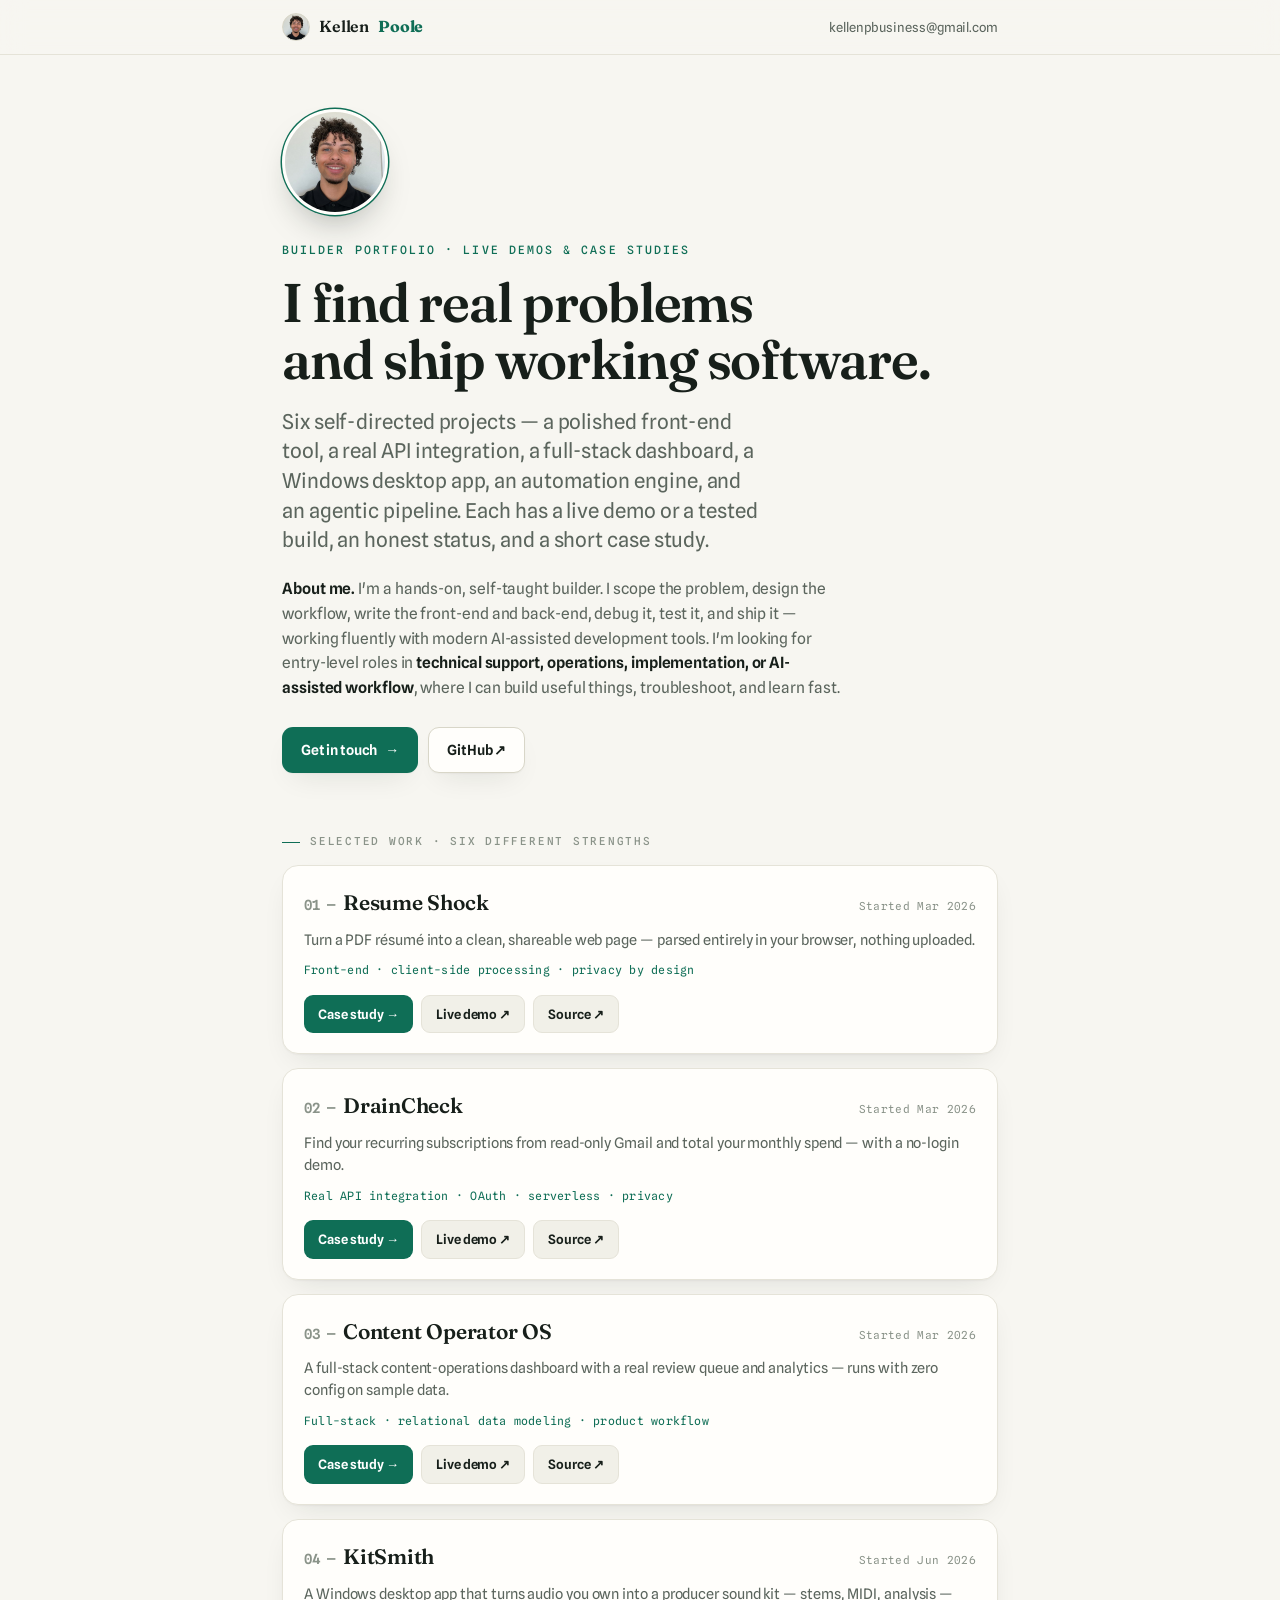
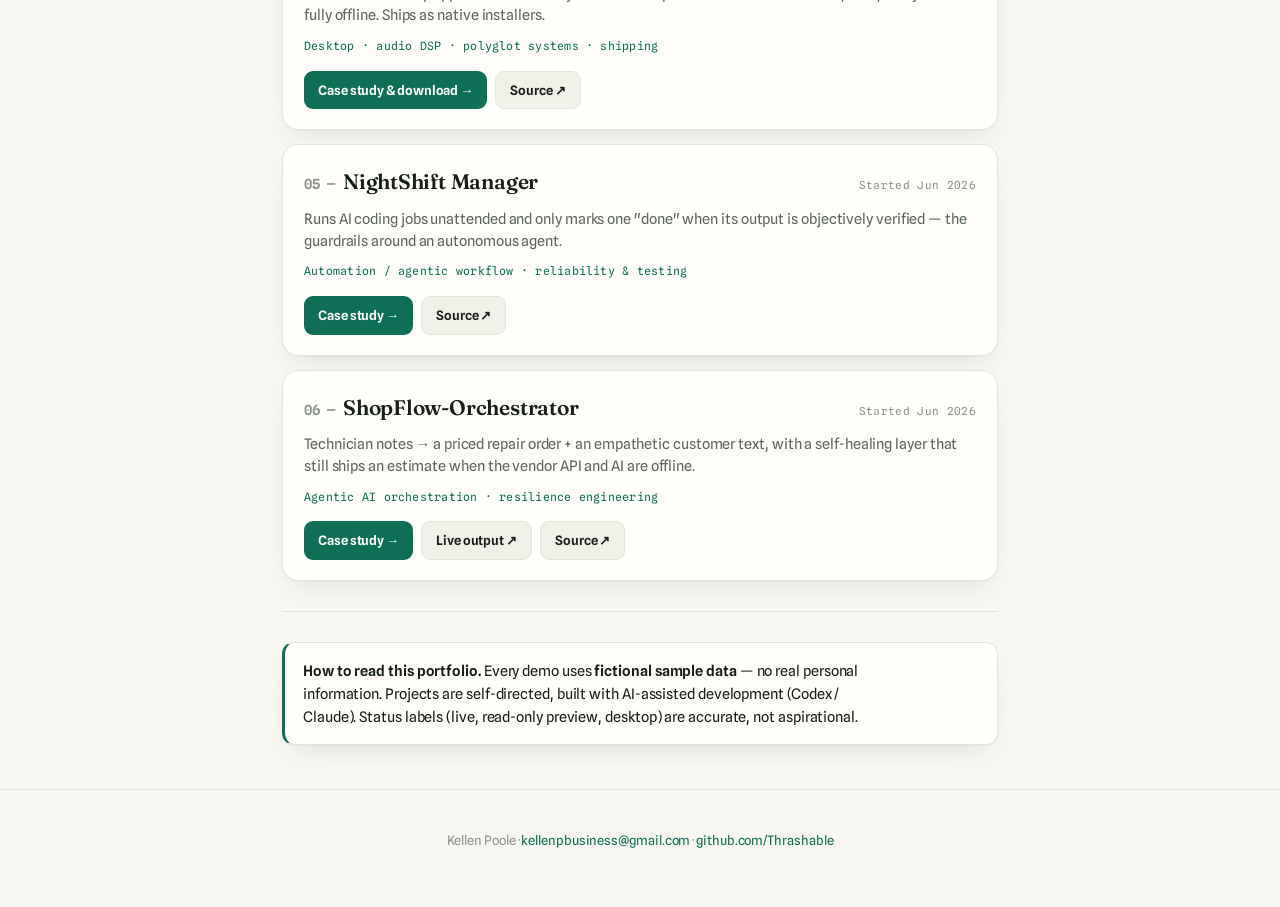
==== commit 2c629af5: "Add evidence-based start dates to each project (hub cards + case studies)" ====
--- a/index.html
+++ b/index.html
@@ -43,7 +43,7 @@
     <div class="hub-grid">
 
       <div class="proj">
-        <div class="proj-head"><p class="proj-name"><span class="proj-num">01 — </span>Resume Shock</p></div>
+        <div class="proj-head"><p class="proj-name"><span class="proj-num">01 — </span>Resume Shock</p><span class="proj-date">Started Mar 2026</span></div>
         <p class="proj-prop">Turn a PDF résumé into a clean, shareable web page — parsed entirely in your browser, nothing uploaded.</p>
         <p class="proj-skill">Front-end · client-side processing · privacy by design</p>
         <div class="proj-actions">
@@ -54,7 +54,7 @@
       </div>
 
       <div class="proj">
-        <div class="proj-head"><p class="proj-name"><span class="proj-num">02 — </span>DrainCheck</p></div>
+        <div class="proj-head"><p class="proj-name"><span class="proj-num">02 — </span>DrainCheck</p><span class="proj-date">Started Mar 2026</span></div>
         <p class="proj-prop">Find your recurring subscriptions from read-only Gmail and total your monthly spend — with a no-login demo.</p>
         <p class="proj-skill">Real API integration · OAuth · serverless · privacy</p>
         <div class="proj-actions">
@@ -65,7 +65,7 @@
       </div>
 
       <div class="proj">
-        <div class="proj-head"><p class="proj-name"><span class="proj-num">03 — </span>Content Operator OS</p></div>
+        <div class="proj-head"><p class="proj-name"><span class="proj-num">03 — </span>Content Operator OS</p><span class="proj-date">Started Mar 2026</span></div>
         <p class="proj-prop">A full-stack content-operations dashboard with a real review queue and analytics — runs with zero config on sample data.</p>
         <p class="proj-skill">Full-stack · relational data modeling · product workflow</p>
         <div class="proj-actions">
@@ -76,7 +76,7 @@
       </div>
 
       <div class="proj">
-        <div class="proj-head"><p class="proj-name"><span class="proj-num">04 — </span>KitSmith</p></div>
+        <div class="proj-head"><p class="proj-name"><span class="proj-num">04 — </span>KitSmith</p><span class="proj-date">Started Jun 2026</span></div>
         <p class="proj-prop">A Windows desktop app that turns audio you own into a producer sound kit — stems, MIDI, analysis — fully offline. Ships as native installers.</p>
         <p class="proj-skill">Desktop · audio DSP · polyglot systems · shipping</p>
         <div class="proj-actions">
@@ -86,7 +86,7 @@
       </div>
 
       <div class="proj">
-        <div class="proj-head"><p class="proj-name"><span class="proj-num">05 — </span>NightShift Manager</p></div>
+        <div class="proj-head"><p class="proj-name"><span class="proj-num">05 — </span>NightShift Manager</p><span class="proj-date">Started Jun 2026</span></div>
         <p class="proj-prop">Runs AI coding jobs unattended and only marks one "done" when its output is objectively verified — the guardrails around an autonomous agent.</p>
         <p class="proj-skill">Automation / agentic workflow · reliability &amp; testing</p>
         <div class="proj-actions">
@@ -96,7 +96,7 @@
       </div>
 
       <div class="proj">
-        <div class="proj-head"><p class="proj-name"><span class="proj-num">06 — </span>ShopFlow-Orchestrator</p></div>
+        <div class="proj-head"><p class="proj-name"><span class="proj-num">06 — </span>ShopFlow-Orchestrator</p><span class="proj-date">Started Jun 2026</span></div>
         <p class="proj-prop">Technician notes → a priced repair order + an empathetic customer text, with a self-healing layer that still ships an estimate when the vendor API and AI are offline.</p>
         <p class="proj-skill">Agentic AI orchestration · resilience engineering</p>
         <div class="proj-actions">
--- a/styles.css
+++ b/styles.css
@@ -79,6 +79,9 @@
 .status{display:inline-flex; align-items:center; gap:8px; margin:22px 0 0; padding:6px 13px; border-radius:999px; border:1px solid var(--line-strong); background:var(--surface); font-size:12.5px; font-weight:500; box-shadow:var(--shadow)}
 .status .dot{width:8px; height:8px; border-radius:50%; background:var(--accent); box-shadow:0 0 0 3px var(--accent-soft)}
 .status.amber .dot{background:var(--gold); box-shadow:0 0 0 3px rgba(154,107,18,.14)}
+.started{font-family:"Spline Sans Mono",monospace; font-size:12px; color:var(--faint); letter-spacing:.03em; margin:13px 0 0}
+.started b{color:var(--muted); font-weight:500}
+.proj-date{font-family:"Spline Sans Mono",monospace; font-size:11px; color:var(--faint); letter-spacing:.03em; white-space:nowrap; flex-shrink:0; padding-top:4px}
 
 .actions{display:flex; flex-wrap:wrap; gap:10px; margin:26px 0 0}
 .btn{display:inline-flex; align-items:center; gap:8px; padding:11px 18px; border-radius:11px; font-size:14px; font-weight:600; letter-spacing:-.01em; transition:transform .15s ease, box-shadow .2s ease, background .2s; cursor:pointer; border:1px solid transparent}
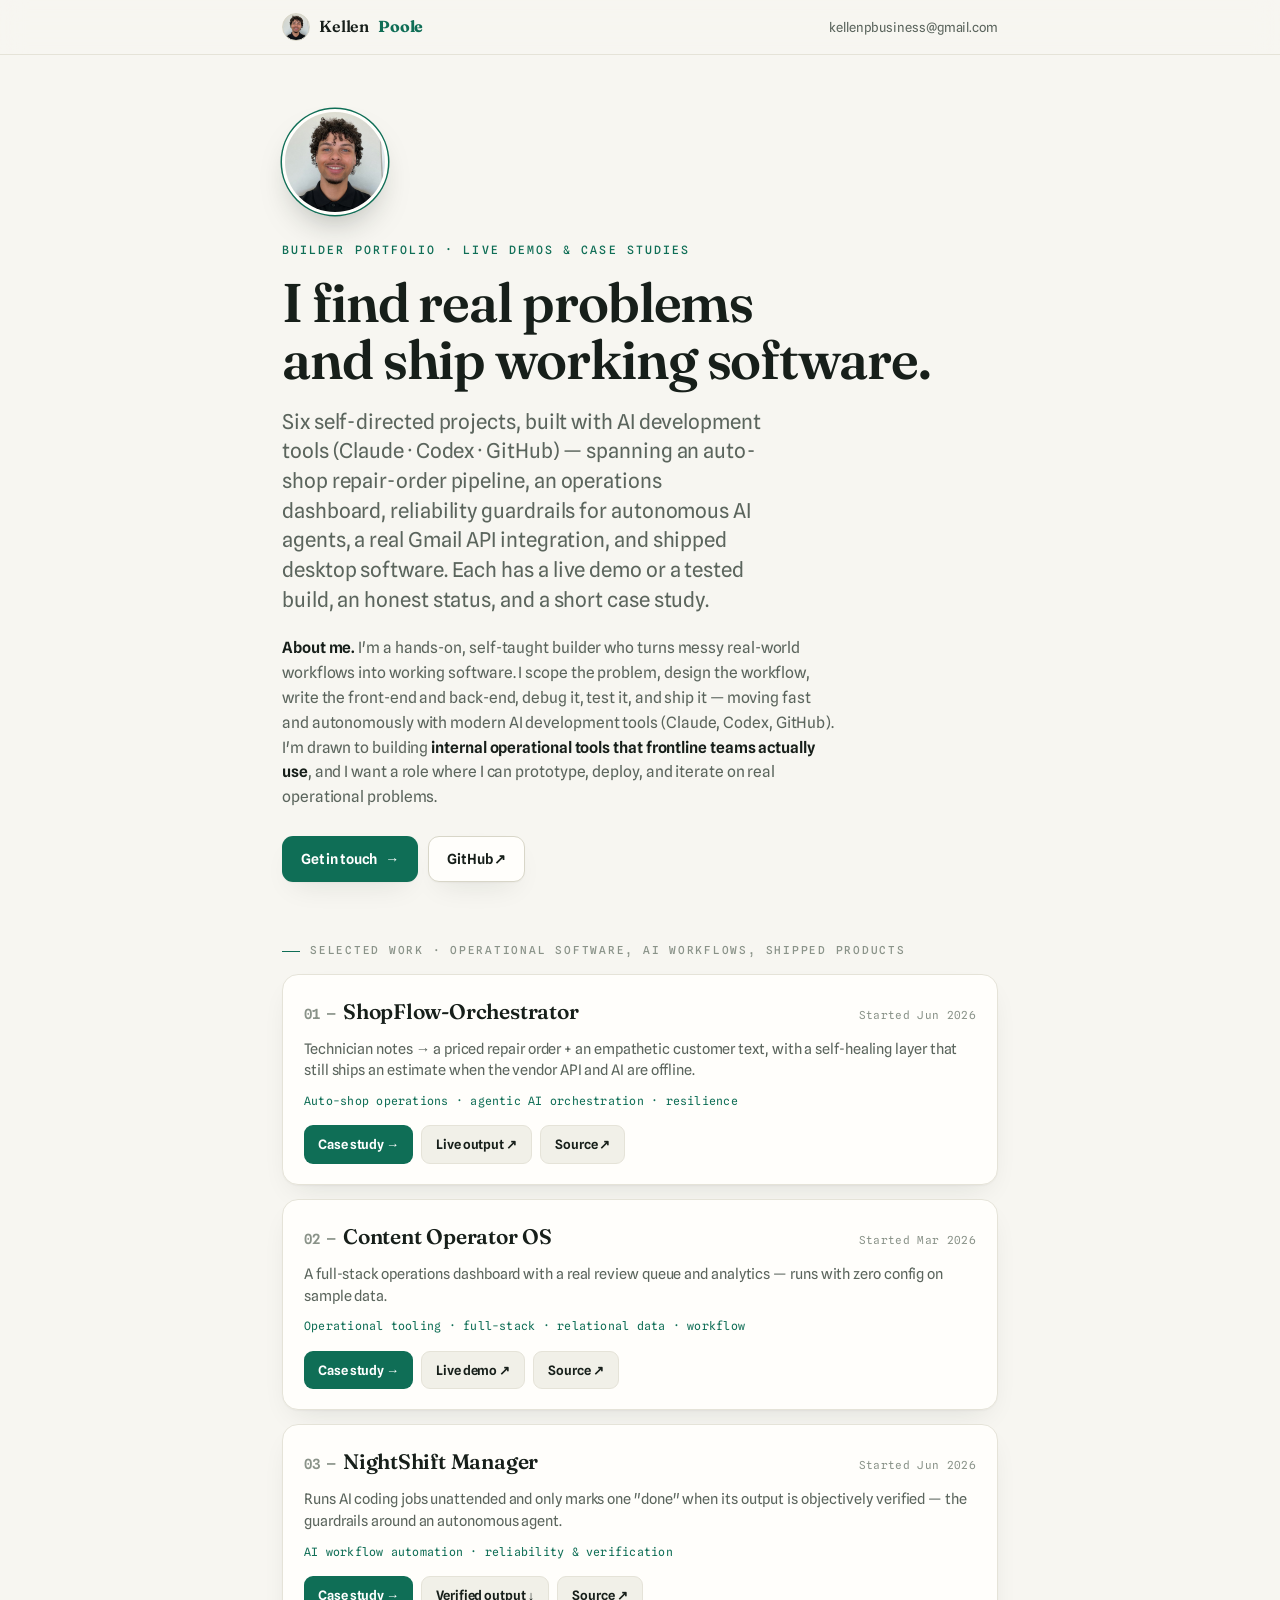
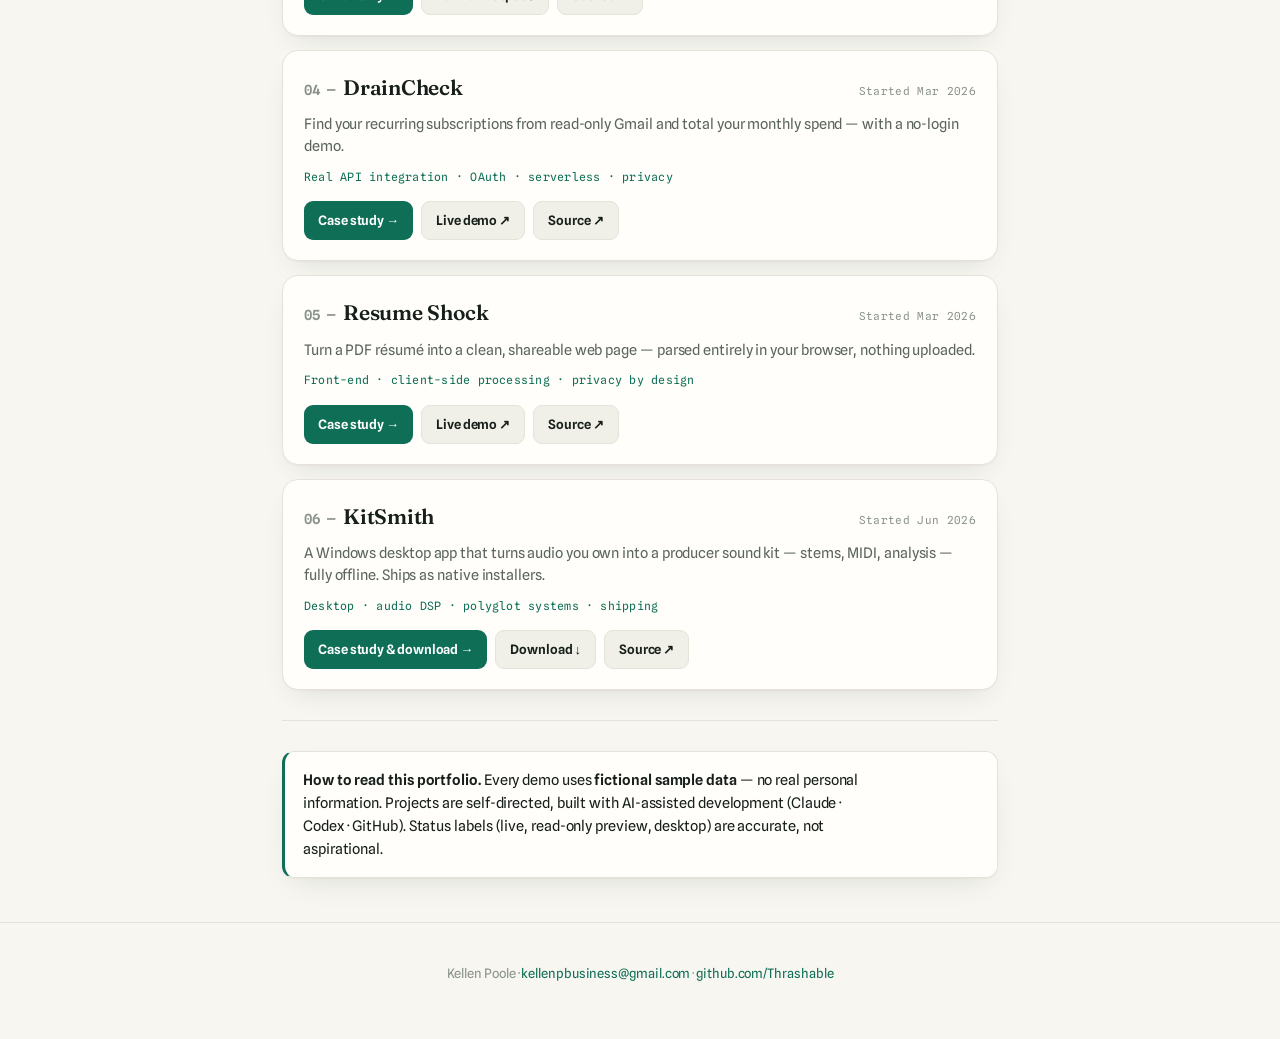
==== commit cd90bd15: "Retarget hub for AI Product Developer role: lead with auto-shop/operational/AI work, mirror role lan" ====
--- a/index.html
+++ b/index.html
@@ -5,9 +5,9 @@
 <meta name="viewport" content="width=device-width, initial-scale=1">
 <meta name="theme-color" content="#0f6e56">
 <title>Kellen Poole — builder portfolio</title>
-<meta name="description" content="Practical, AI-assisted software: a front-end tool, a real API integration, a full-stack dashboard, a desktop audio app, an automation engine, and an agentic pipeline. Live demos and case studies.">
+<meta name="description" content="Self-directed, AI-assisted software for real operational problems: an auto-shop repair-order pipeline, an operations dashboard, reliability guardrails for autonomous AI agents, a real API integration, and shipped desktop software. Built with Claude, Codex, and GitHub.">
 <meta property="og:title" content="Kellen Poole — Builder Portfolio">
-<meta property="og:description" content="Six projects with live demos and case studies: front-end, integration, full-stack, desktop, automation, agentic AI.">
+<meta property="og:description" content="Six self-directed projects built with AI dev tools (Claude · Codex · GitHub): an auto-shop repair-order pipeline, an operations dashboard, AI-agent reliability guardrails, a real API integration, and shipped desktop software.">
 <meta property="og:type" content="website">
 <meta property="og:image" content="https://kellenpoole-portfolio.netlify.app/kellen.jpg">
 <meta name="twitter:card" content="summary">
@@ -28,9 +28,9 @@
     <img class="hero-ava reveal" src="/kellen.jpg" alt="Kellen Poole" width="106" height="106">
     <p class="eyebrow reveal">Builder portfolio · live demos &amp; case studies</p>
     <h1 class="reveal">I find real problems<br>and ship working software.</h1>
-    <p class="lede reveal">Six self-directed projects — a polished front-end tool, a real API integration, a full-stack dashboard, a Windows desktop app, an automation engine, and an agentic pipeline. Each has a live demo or a tested build, an honest status, and a short case study.</p>
+    <p class="lede reveal">Six self-directed projects, built with AI development tools (Claude · Codex · GitHub) — spanning an auto-shop repair-order pipeline, an operations dashboard, reliability guardrails for autonomous AI agents, a real Gmail API integration, and shipped desktop software. Each has a live demo or a tested build, an honest status, and a short case study.</p>
     <div class="reveal" style="margin-top:22px; max-width:60ch">
-      <p class="prose muted" style="font-size:15.5px"><b style="color:var(--ink)">About me.</b> I'm a hands-on, self-taught builder. I scope the problem, design the workflow, write the front-end and back-end, debug it, test it, and ship it — working fluently with modern AI-assisted development tools. I'm looking for entry-level roles in <b style="color:var(--ink)">technical support, operations, implementation, or AI-assisted workflow</b>, where I can build useful things, troubleshoot, and learn fast.</p>
+      <p class="prose muted" style="font-size:15.5px"><b style="color:var(--ink)">About me.</b> I'm a hands-on, self-taught builder who turns messy real-world workflows into working software. I scope the problem, design the workflow, write the front-end and back-end, debug it, test it, and ship it — moving fast and autonomously with modern AI development tools (Claude, Codex, GitHub). I'm drawn to building <b style="color:var(--ink)">internal operational tools that frontline teams actually use</b>, and I want a role where I can prototype, deploy, and iterate on real operational problems.</p>
     </div>
     <div class="actions reveal">
       <a class="btn btn-primary" href="mailto:kellenpbusiness@gmail.com">Get in touch <span class="arr">→</span></a>
@@ -39,11 +39,55 @@
   </header>
 
   <section>
-    <p class="label">Selected work · six different strengths</p>
+    <p class="label">Selected work · operational software, AI workflows, shipped products</p>
     <div class="hub-grid">
 
       <div class="proj">
-        <div class="proj-head"><p class="proj-name"><span class="proj-num">01 — </span>Resume Shock</p><span class="proj-date">Started Mar 2026</span></div>
+        <div class="proj-head"><p class="proj-name"><span class="proj-num">01 — </span>ShopFlow-Orchestrator</p><span class="proj-date">Started Jun 2026</span></div>
+        <p class="proj-prop">Technician notes → a priced repair order + an empathetic customer text, with a self-healing layer that still ships an estimate when the vendor API and AI are offline.</p>
+        <p class="proj-skill">Auto-shop operations · agentic AI orchestration · resilience</p>
+        <div class="proj-actions">
+          <a class="mini mini-go" href="shopflow.html">Case study →</a>
+          <a class="mini mini-out" href="https://shopflow-orchestrator-kp.netlify.app" target="_blank" rel="noopener">Live output ↗</a>
+          <a class="mini mini-out" href="https://github.com/Thrashable/shopflow-orchestrator" target="_blank" rel="noopener">Source ↗</a>
+        </div>
+      </div>
+
+      <div class="proj">
+        <div class="proj-head"><p class="proj-name"><span class="proj-num">02 — </span>Content Operator OS</p><span class="proj-date">Started Mar 2026</span></div>
+        <p class="proj-prop">A full-stack operations dashboard with a real review queue and analytics — runs with zero config on sample data.</p>
+        <p class="proj-skill">Operational tooling · full-stack · relational data · workflow</p>
+        <div class="proj-actions">
+          <a class="mini mini-go" href="content-operator-os.html">Case study →</a>
+          <a class="mini mini-out" href="https://content-operator-os-demo-kp.netlify.app" target="_blank" rel="noopener">Live demo ↗</a>
+          <a class="mini mini-out" href="https://github.com/Thrashable/content-operator-os" target="_blank" rel="noopener">Source ↗</a>
+        </div>
+      </div>
+
+      <div class="proj">
+        <div class="proj-head"><p class="proj-name"><span class="proj-num">03 — </span>NightShift Manager</p><span class="proj-date">Started Jun 2026</span></div>
+        <p class="proj-prop">Runs AI coding jobs unattended and only marks one "done" when its output is objectively verified — the guardrails around an autonomous agent.</p>
+        <p class="proj-skill">AI workflow automation · reliability &amp; verification</p>
+        <div class="proj-actions">
+          <a class="mini mini-go" href="nightshift-manager.html">Case study →</a>
+          <a class="mini mini-out" href="nightshift-manager.html#verified">Verified output ↓</a>
+          <a class="mini mini-out" href="https://github.com/Thrashable/nightshift-manager" target="_blank" rel="noopener">Source ↗</a>
+        </div>
+      </div>
+
+      <div class="proj">
+        <div class="proj-head"><p class="proj-name"><span class="proj-num">04 — </span>DrainCheck</p><span class="proj-date">Started Mar 2026</span></div>
+        <p class="proj-prop">Find your recurring subscriptions from read-only Gmail and total your monthly spend — with a no-login demo.</p>
+        <p class="proj-skill">Real API integration · OAuth · serverless · privacy</p>
+        <div class="proj-actions">
+          <a class="mini mini-go" href="draincheck.html">Case study →</a>
+          <a class="mini mini-out" href="https://draincheck-demo-kp.netlify.app/?demo=1" target="_blank" rel="noopener">Live demo ↗</a>
+          <a class="mini mini-out" href="https://github.com/Thrashable/draincheck" target="_blank" rel="noopener">Source ↗</a>
+        </div>
+      </div>
+
+      <div class="proj">
+        <div class="proj-head"><p class="proj-name"><span class="proj-num">05 — </span>Resume Shock</p><span class="proj-date">Started Mar 2026</span></div>
         <p class="proj-prop">Turn a PDF résumé into a clean, shareable web page — parsed entirely in your browser, nothing uploaded.</p>
         <p class="proj-skill">Front-end · client-side processing · privacy by design</p>
         <div class="proj-actions">
@@ -54,55 +98,13 @@
       </div>
 
       <div class="proj">
-        <div class="proj-head"><p class="proj-name"><span class="proj-num">02 — </span>DrainCheck</p><span class="proj-date">Started Mar 2026</span></div>
-        <p class="proj-prop">Find your recurring subscriptions from read-only Gmail and total your monthly spend — with a no-login demo.</p>
-        <p class="proj-skill">Real API integration · OAuth · serverless · privacy</p>
-        <div class="proj-actions">
-          <a class="mini mini-go" href="draincheck.html">Case study →</a>
-          <a class="mini mini-out" href="https://draincheck-demo-kp.netlify.app/?demo=1" target="_blank" rel="noopener">Live demo ↗</a>
-          <a class="mini mini-out" href="https://github.com/Thrashable/draincheck" target="_blank" rel="noopener">Source ↗</a>
-        </div>
-      </div>
-
-      <div class="proj">
-        <div class="proj-head"><p class="proj-name"><span class="proj-num">03 — </span>Content Operator OS</p><span class="proj-date">Started Mar 2026</span></div>
-        <p class="proj-prop">A full-stack content-operations dashboard with a real review queue and analytics — runs with zero config on sample data.</p>
-        <p class="proj-skill">Full-stack · relational data modeling · product workflow</p>
-        <div class="proj-actions">
-          <a class="mini mini-go" href="content-operator-os.html">Case study →</a>
-          <a class="mini mini-out" href="https://content-operator-os-demo-kp.netlify.app" target="_blank" rel="noopener">Live demo ↗</a>
-          <a class="mini mini-out" href="https://github.com/Thrashable/content-operator-os" target="_blank" rel="noopener">Source ↗</a>
-        </div>
-      </div>
-
-      <div class="proj">
-        <div class="proj-head"><p class="proj-name"><span class="proj-num">04 — </span>KitSmith</p><span class="proj-date">Started Jun 2026</span></div>
+        <div class="proj-head"><p class="proj-name"><span class="proj-num">06 — </span>KitSmith</p><span class="proj-date">Started Jun 2026</span></div>
         <p class="proj-prop">A Windows desktop app that turns audio you own into a producer sound kit — stems, MIDI, analysis — fully offline. Ships as native installers.</p>
         <p class="proj-skill">Desktop · audio DSP · polyglot systems · shipping</p>
         <div class="proj-actions">
           <a class="mini mini-go" href="kitsmith.html">Case study &amp; download →</a>
+          <a class="mini mini-out" href="kitsmith.html#download">Download ↓</a>
           <a class="mini mini-out" href="https://github.com/Thrashable/kitsmith" target="_blank" rel="noopener">Source ↗</a>
-        </div>
-      </div>
-
-      <div class="proj">
-        <div class="proj-head"><p class="proj-name"><span class="proj-num">05 — </span>NightShift Manager</p><span class="proj-date">Started Jun 2026</span></div>
-        <p class="proj-prop">Runs AI coding jobs unattended and only marks one "done" when its output is objectively verified — the guardrails around an autonomous agent.</p>
-        <p class="proj-skill">Automation / agentic workflow · reliability &amp; testing</p>
-        <div class="proj-actions">
-          <a class="mini mini-go" href="nightshift-manager.html">Case study →</a>
-          <a class="mini mini-out" href="https://github.com/Thrashable/nightshift-manager" target="_blank" rel="noopener">Source ↗</a>
-        </div>
-      </div>
-
-      <div class="proj">
-        <div class="proj-head"><p class="proj-name"><span class="proj-num">06 — </span>ShopFlow-Orchestrator</p><span class="proj-date">Started Jun 2026</span></div>
-        <p class="proj-prop">Technician notes → a priced repair order + an empathetic customer text, with a self-healing layer that still ships an estimate when the vendor API and AI are offline.</p>
-        <p class="proj-skill">Agentic AI orchestration · resilience engineering</p>
-        <div class="proj-actions">
-          <a class="mini mini-go" href="shopflow.html">Case study →</a>
-          <a class="mini mini-out" href="https://shopflow-orchestrator-kp.netlify.app" target="_blank" rel="noopener">Live output ↗</a>
-          <a class="mini mini-out" href="https://github.com/Thrashable/shopflow-orchestrator" target="_blank" rel="noopener">Source ↗</a>
         </div>
       </div>
 
@@ -111,7 +113,7 @@
 
   <section>
     <div class="callout">
-      <p class="prose" style="margin:0; font-size:14.5px"><b>How to read this portfolio.</b> Every demo uses <b>fictional sample data</b> — no real personal information. Projects are self-directed, built with AI-assisted development (Codex / Claude). Status labels (live, read-only preview, desktop) are accurate, not aspirational.</p>
+      <p class="prose" style="margin:0; font-size:14.5px"><b>How to read this portfolio.</b> Every demo uses <b>fictional sample data</b> — no real personal information. Projects are self-directed, built with AI-assisted development (Claude · Codex · GitHub). Status labels (live, read-only preview, desktop) are accurate, not aspirational.</p>
     </div>
   </section>
 </div>
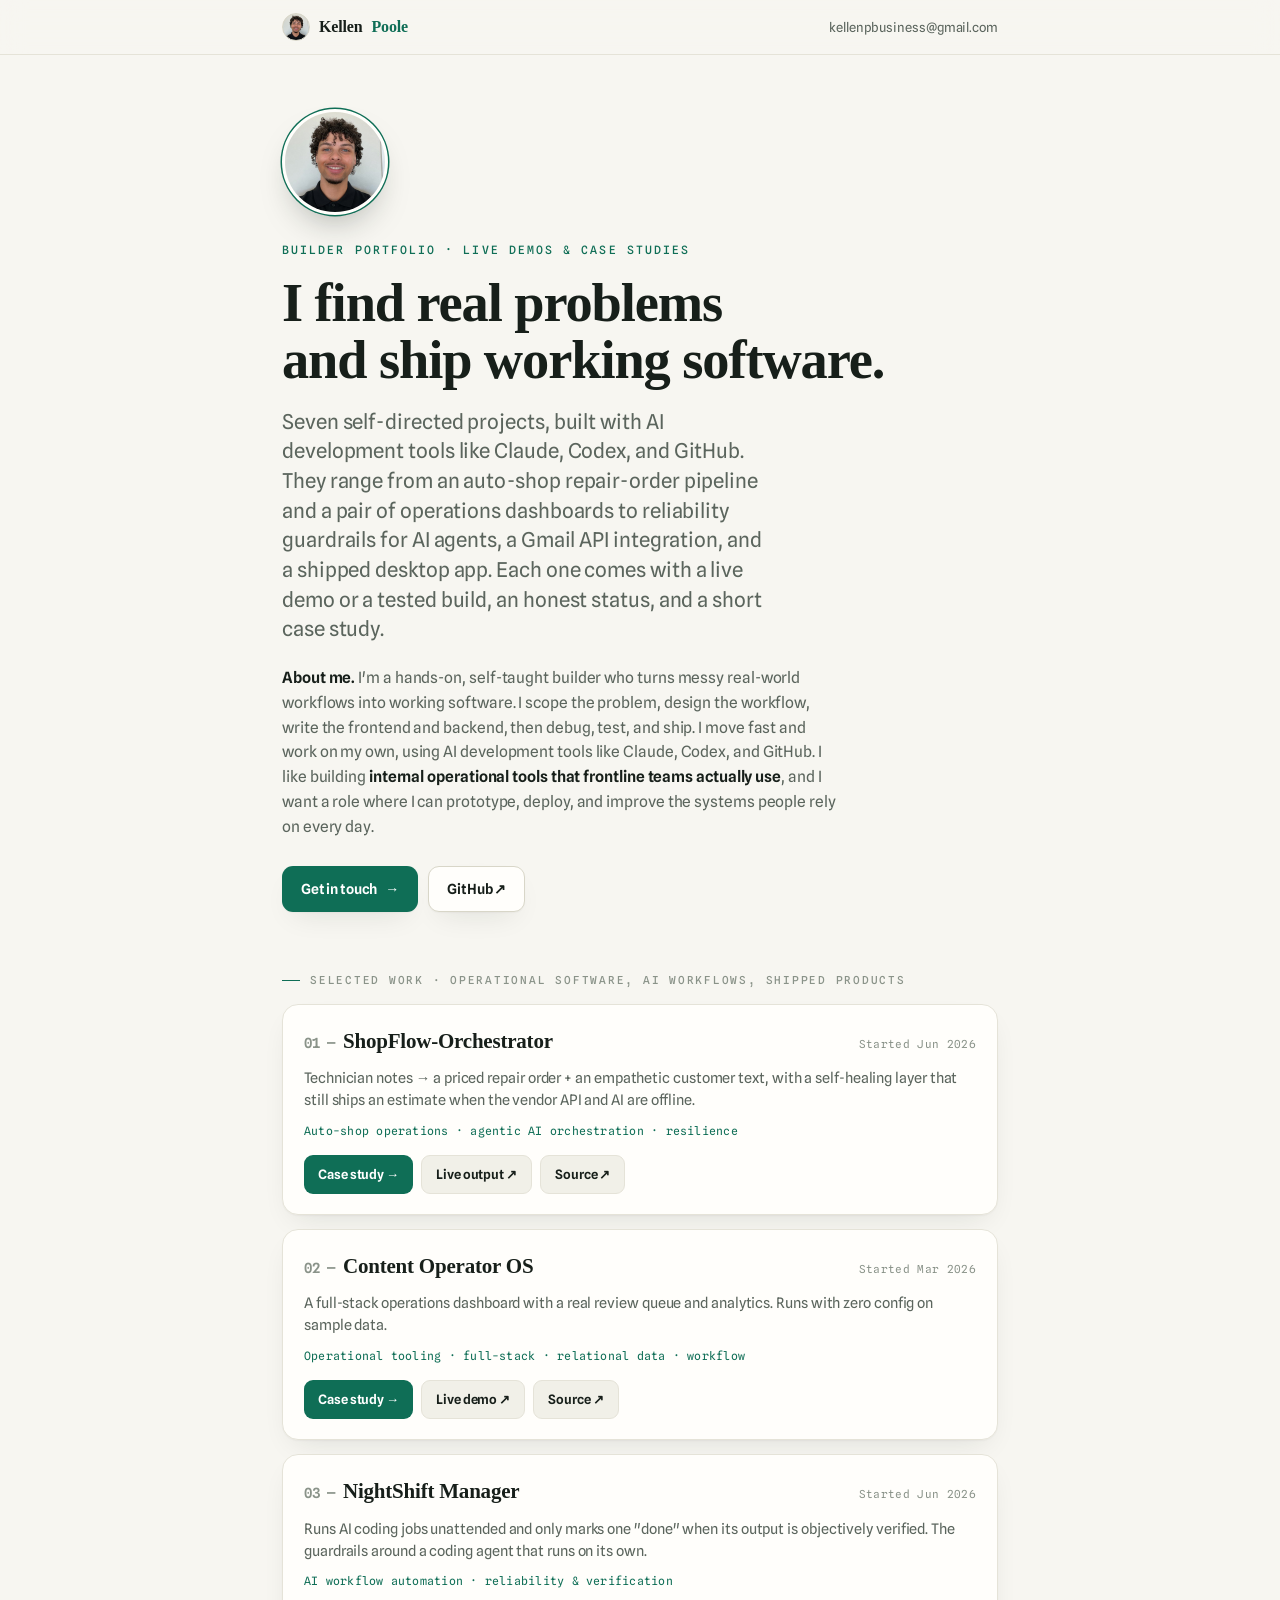
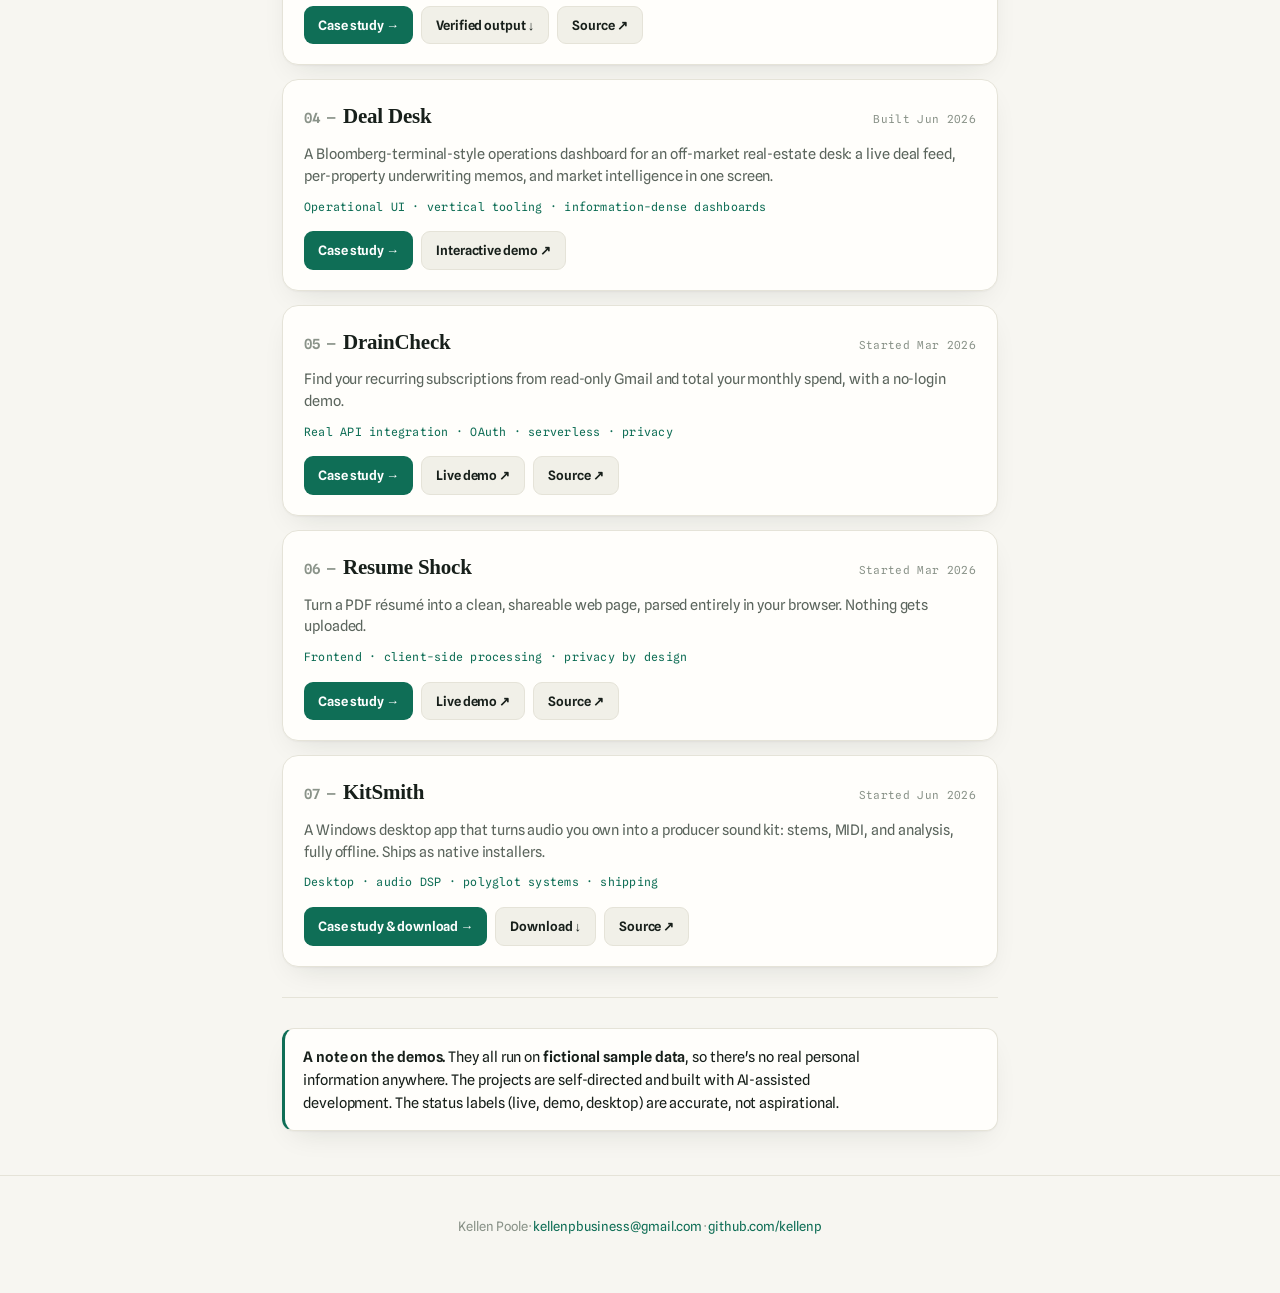
==== commit 55d9c6c9: "Add Deal Desk (project 07): anonymized off-market real-estate operator terminal - New interactive de" ====
--- a/index.html
+++ b/index.html
@@ -5,16 +5,16 @@
 <meta name="viewport" content="width=device-width, initial-scale=1">
 <meta name="theme-color" content="#0f6e56">
 <title>Kellen Poole — builder portfolio</title>
-<meta name="description" content="Self-directed, AI-assisted software for real operational problems: an auto-shop repair-order pipeline, an operations dashboard, reliability guardrails for autonomous AI agents, a real API integration, and shipped desktop software. Built with Claude, Codex, and GitHub.">
+<meta name="description" content="Self-directed, AI-assisted software for real operational problems: an auto-shop repair-order pipeline, an operations dashboard, reliability guardrails for autonomous AI agents, a real API integration, an off-market real-estate deal terminal, and shipped desktop software. Built with Claude, Codex, and GitHub.">
 <meta property="og:title" content="Kellen Poole — Builder Portfolio">
-<meta property="og:description" content="Six self-directed projects built with AI dev tools (Claude · Codex · GitHub): an auto-shop repair-order pipeline, an operations dashboard, AI-agent reliability guardrails, a real API integration, and shipped desktop software.">
+<meta property="og:description" content="Seven self-directed projects built with AI dev tools (Claude · Codex · GitHub): an auto-shop repair-order pipeline, an operations dashboard, AI-agent reliability guardrails, a real API integration, an off-market real-estate deal terminal, and shipped desktop software.">
 <meta property="og:type" content="website">
-<meta property="og:image" content="https://kellenpoole-portfolio.netlify.app/kellen.jpg">
+<meta property="og:image" content="https://kellenp.github.io/kellen.jpg">
 <meta name="twitter:card" content="summary">
-<meta name="twitter:image" content="https://kellenpoole-portfolio.netlify.app/kellen.jpg">
+<meta name="twitter:image" content="https://kellenp.github.io/kellen.jpg">
 <link rel="icon" type="image/jpeg" href="/kellen.jpg">
 <link rel="preconnect" href="https://fonts.googleapis.com"><link rel="preconnect" href="https://fonts.gstatic.com" crossorigin>
-<link href="https://fonts.googleapis.com/css2?family=Fraunces:opsz,wght@9..144,400;9..144,600;9..144,700&family=Spline+Sans:wght@400;500;600&family=Spline+Sans+Mono:wght@400;500&display=swap" rel="stylesheet">
+<link href="https://fonts.googleapis.com/css2?family=Source+Serif+4:opsz,wght@8..60,400;8..60,600;8..60,700&family=Spline+Sans:wght@400;500;600&family=Spline+Sans+Mono:wght@400;500&display=swap" rel="stylesheet">
 <link rel="stylesheet" href="styles.css">
 </head>
 <body>
@@ -28,13 +28,13 @@
     <img class="hero-ava reveal" src="/kellen.jpg" alt="Kellen Poole" width="106" height="106">
     <p class="eyebrow reveal">Builder portfolio · live demos &amp; case studies</p>
     <h1 class="reveal">I find real problems<br>and ship working software.</h1>
-    <p class="lede reveal">Six self-directed projects, built with AI development tools (Claude · Codex · GitHub) — spanning an auto-shop repair-order pipeline, an operations dashboard, reliability guardrails for autonomous AI agents, a real Gmail API integration, and shipped desktop software. Each has a live demo or a tested build, an honest status, and a short case study.</p>
+    <p class="lede reveal">Seven self-directed projects, built with AI development tools like Claude, Codex, and GitHub. They range from an auto-shop repair-order pipeline and a pair of operations dashboards to reliability guardrails for AI agents, a Gmail API integration, and a shipped desktop app. Each one comes with a live demo or a tested build, an honest status, and a short case study.</p>
     <div class="reveal" style="margin-top:22px; max-width:60ch">
-      <p class="prose muted" style="font-size:15.5px"><b style="color:var(--ink)">About me.</b> I'm a hands-on, self-taught builder who turns messy real-world workflows into working software. I scope the problem, design the workflow, write the front-end and back-end, debug it, test it, and ship it — moving fast and autonomously with modern AI development tools (Claude, Codex, GitHub). I'm drawn to building <b style="color:var(--ink)">internal operational tools that frontline teams actually use</b>, and I want a role where I can prototype, deploy, and iterate on real operational problems.</p>
+      <p class="prose muted" style="font-size:15.5px"><b style="color:var(--ink)">About me.</b> I'm a hands-on, self-taught builder who turns messy real-world workflows into working software. I scope the problem, design the workflow, write the frontend and backend, then debug, test, and ship. I move fast and work on my own, using AI development tools like Claude, Codex, and GitHub. I like building <b style="color:var(--ink)">internal operational tools that frontline teams actually use</b>, and I want a role where I can prototype, deploy, and improve the systems people rely on every day.</p>
     </div>
     <div class="actions reveal">
       <a class="btn btn-primary" href="mailto:kellenpbusiness@gmail.com">Get in touch <span class="arr">→</span></a>
-      <a class="btn btn-ghost" href="https://github.com/Thrashable" target="_blank" rel="noopener">GitHub ↗</a>
+      <a class="btn btn-ghost" href="https://github.com/kellenp" target="_blank" rel="noopener">GitHub ↗</a>
     </div>
   </header>
 
@@ -49,62 +49,72 @@
         <div class="proj-actions">
           <a class="mini mini-go" href="shopflow.html">Case study →</a>
           <a class="mini mini-out" href="https://shopflow-orchestrator-kp.netlify.app" target="_blank" rel="noopener">Live output ↗</a>
-          <a class="mini mini-out" href="https://github.com/Thrashable/shopflow-orchestrator" target="_blank" rel="noopener">Source ↗</a>
+          <a class="mini mini-out" href="https://github.com/kellenp/shopflow-orchestrator" target="_blank" rel="noopener">Source ↗</a>
         </div>
       </div>
 
       <div class="proj">
         <div class="proj-head"><p class="proj-name"><span class="proj-num">02 — </span>Content Operator OS</p><span class="proj-date">Started Mar 2026</span></div>
-        <p class="proj-prop">A full-stack operations dashboard with a real review queue and analytics — runs with zero config on sample data.</p>
+        <p class="proj-prop">A full-stack operations dashboard with a real review queue and analytics. Runs with zero config on sample data.</p>
         <p class="proj-skill">Operational tooling · full-stack · relational data · workflow</p>
         <div class="proj-actions">
           <a class="mini mini-go" href="content-operator-os.html">Case study →</a>
           <a class="mini mini-out" href="https://content-operator-os-demo-kp.netlify.app" target="_blank" rel="noopener">Live demo ↗</a>
-          <a class="mini mini-out" href="https://github.com/Thrashable/content-operator-os" target="_blank" rel="noopener">Source ↗</a>
+          <a class="mini mini-out" href="https://github.com/kellenp/content-operator-os" target="_blank" rel="noopener">Source ↗</a>
         </div>
       </div>
 
       <div class="proj">
         <div class="proj-head"><p class="proj-name"><span class="proj-num">03 — </span>NightShift Manager</p><span class="proj-date">Started Jun 2026</span></div>
-        <p class="proj-prop">Runs AI coding jobs unattended and only marks one "done" when its output is objectively verified — the guardrails around an autonomous agent.</p>
+        <p class="proj-prop">Runs AI coding jobs unattended and only marks one "done" when its output is objectively verified. The guardrails around a coding agent that runs on its own.</p>
         <p class="proj-skill">AI workflow automation · reliability &amp; verification</p>
         <div class="proj-actions">
           <a class="mini mini-go" href="nightshift-manager.html">Case study →</a>
           <a class="mini mini-out" href="nightshift-manager.html#verified">Verified output ↓</a>
-          <a class="mini mini-out" href="https://github.com/Thrashable/nightshift-manager" target="_blank" rel="noopener">Source ↗</a>
+          <a class="mini mini-out" href="https://github.com/kellenp/nightshift-manager" target="_blank" rel="noopener">Source ↗</a>
         </div>
       </div>
 
       <div class="proj">
-        <div class="proj-head"><p class="proj-name"><span class="proj-num">04 — </span>DrainCheck</p><span class="proj-date">Started Mar 2026</span></div>
-        <p class="proj-prop">Find your recurring subscriptions from read-only Gmail and total your monthly spend — with a no-login demo.</p>
+        <div class="proj-head"><p class="proj-name"><span class="proj-num">04 — </span>Deal Desk</p><span class="proj-date">Built Jun 2026</span></div>
+        <p class="proj-prop">A Bloomberg-terminal-style operations dashboard for an off-market real-estate desk: a live deal feed, per-property underwriting memos, and market intelligence in one screen.</p>
+        <p class="proj-skill">Operational UI · vertical tooling · information-dense dashboards</p>
+        <div class="proj-actions">
+          <a class="mini mini-go" href="dealdesk.html">Case study →</a>
+          <a class="mini mini-out" href="/dealdesk/" target="_blank" rel="noopener">Interactive demo ↗</a>
+        </div>
+      </div>
+
+      <div class="proj">
+        <div class="proj-head"><p class="proj-name"><span class="proj-num">05 — </span>DrainCheck</p><span class="proj-date">Started Mar 2026</span></div>
+        <p class="proj-prop">Find your recurring subscriptions from read-only Gmail and total your monthly spend, with a no-login demo.</p>
         <p class="proj-skill">Real API integration · OAuth · serverless · privacy</p>
         <div class="proj-actions">
           <a class="mini mini-go" href="draincheck.html">Case study →</a>
           <a class="mini mini-out" href="https://draincheck-demo-kp.netlify.app/?demo=1" target="_blank" rel="noopener">Live demo ↗</a>
-          <a class="mini mini-out" href="https://github.com/Thrashable/draincheck" target="_blank" rel="noopener">Source ↗</a>
+          <a class="mini mini-out" href="https://github.com/kellenp/draincheck" target="_blank" rel="noopener">Source ↗</a>
         </div>
       </div>
 
       <div class="proj">
-        <div class="proj-head"><p class="proj-name"><span class="proj-num">05 — </span>Resume Shock</p><span class="proj-date">Started Mar 2026</span></div>
-        <p class="proj-prop">Turn a PDF résumé into a clean, shareable web page — parsed entirely in your browser, nothing uploaded.</p>
-        <p class="proj-skill">Front-end · client-side processing · privacy by design</p>
+        <div class="proj-head"><p class="proj-name"><span class="proj-num">06 — </span>Resume Shock</p><span class="proj-date">Started Mar 2026</span></div>
+        <p class="proj-prop">Turn a PDF résumé into a clean, shareable web page, parsed entirely in your browser. Nothing gets uploaded.</p>
+        <p class="proj-skill">Frontend · client-side processing · privacy by design</p>
         <div class="proj-actions">
           <a class="mini mini-go" href="resume-shock.html">Case study →</a>
           <a class="mini mini-out" href="https://resume-shock-demo-kp.netlify.app" target="_blank" rel="noopener">Live demo ↗</a>
-          <a class="mini mini-out" href="https://github.com/Thrashable/resume-shock" target="_blank" rel="noopener">Source ↗</a>
+          <a class="mini mini-out" href="https://github.com/kellenp/resume-shock" target="_blank" rel="noopener">Source ↗</a>
         </div>
       </div>
 
       <div class="proj">
-        <div class="proj-head"><p class="proj-name"><span class="proj-num">06 — </span>KitSmith</p><span class="proj-date">Started Jun 2026</span></div>
-        <p class="proj-prop">A Windows desktop app that turns audio you own into a producer sound kit — stems, MIDI, analysis — fully offline. Ships as native installers.</p>
+        <div class="proj-head"><p class="proj-name"><span class="proj-num">07 — </span>KitSmith</p><span class="proj-date">Started Jun 2026</span></div>
+        <p class="proj-prop">A Windows desktop app that turns audio you own into a producer sound kit: stems, MIDI, and analysis, fully offline. Ships as native installers.</p>
         <p class="proj-skill">Desktop · audio DSP · polyglot systems · shipping</p>
         <div class="proj-actions">
           <a class="mini mini-go" href="kitsmith.html">Case study &amp; download →</a>
           <a class="mini mini-out" href="kitsmith.html#download">Download ↓</a>
-          <a class="mini mini-out" href="https://github.com/Thrashable/kitsmith" target="_blank" rel="noopener">Source ↗</a>
+          <a class="mini mini-out" href="https://github.com/kellenp/kitsmith" target="_blank" rel="noopener">Source ↗</a>
         </div>
       </div>
 
@@ -113,11 +123,11 @@
 
   <section>
     <div class="callout">
-      <p class="prose" style="margin:0; font-size:14.5px"><b>How to read this portfolio.</b> Every demo uses <b>fictional sample data</b> — no real personal information. Projects are self-directed, built with AI-assisted development (Claude · Codex · GitHub). Status labels (live, read-only preview, desktop) are accurate, not aspirational.</p>
+      <p class="prose" style="margin:0; font-size:14.5px"><b>A note on the demos.</b> They all run on <b>fictional sample data</b>, so there's no real personal information anywhere. The projects are self-directed and built with AI-assisted development. The status labels (live, demo, desktop) are accurate, not aspirational.</p>
     </div>
   </section>
 </div>
 
-<footer><div class="wrap">Kellen Poole · <a href="mailto:kellenpbusiness@gmail.com">kellenpbusiness@gmail.com</a> · <a href="https://github.com/Thrashable" target="_blank" rel="noopener">github.com/Thrashable</a></div></footer>
+<footer><div class="wrap">Kellen Poole · <a href="mailto:kellenpbusiness@gmail.com">kellenpbusiness@gmail.com</a> · <a href="https://github.com/kellenp" target="_blank" rel="noopener">github.com/kellenp</a></div></footer>
 </body>
 </html>
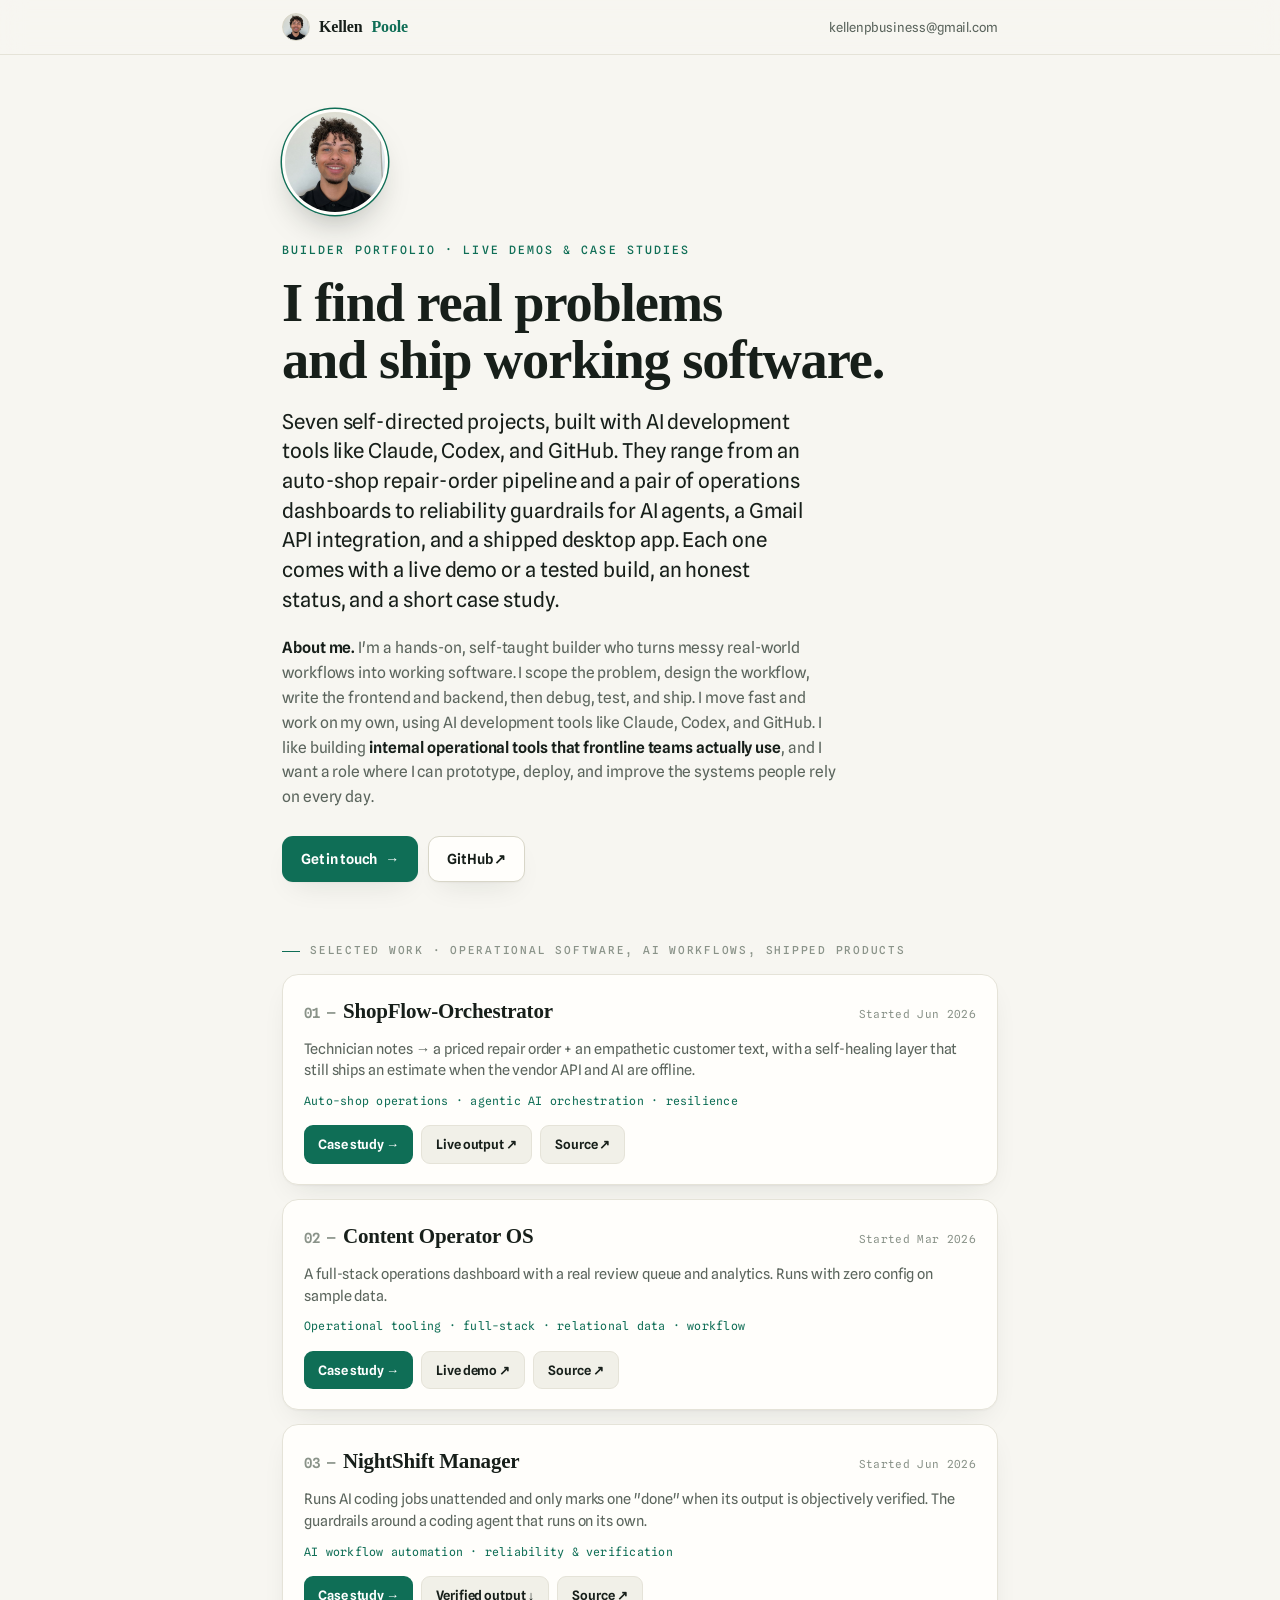
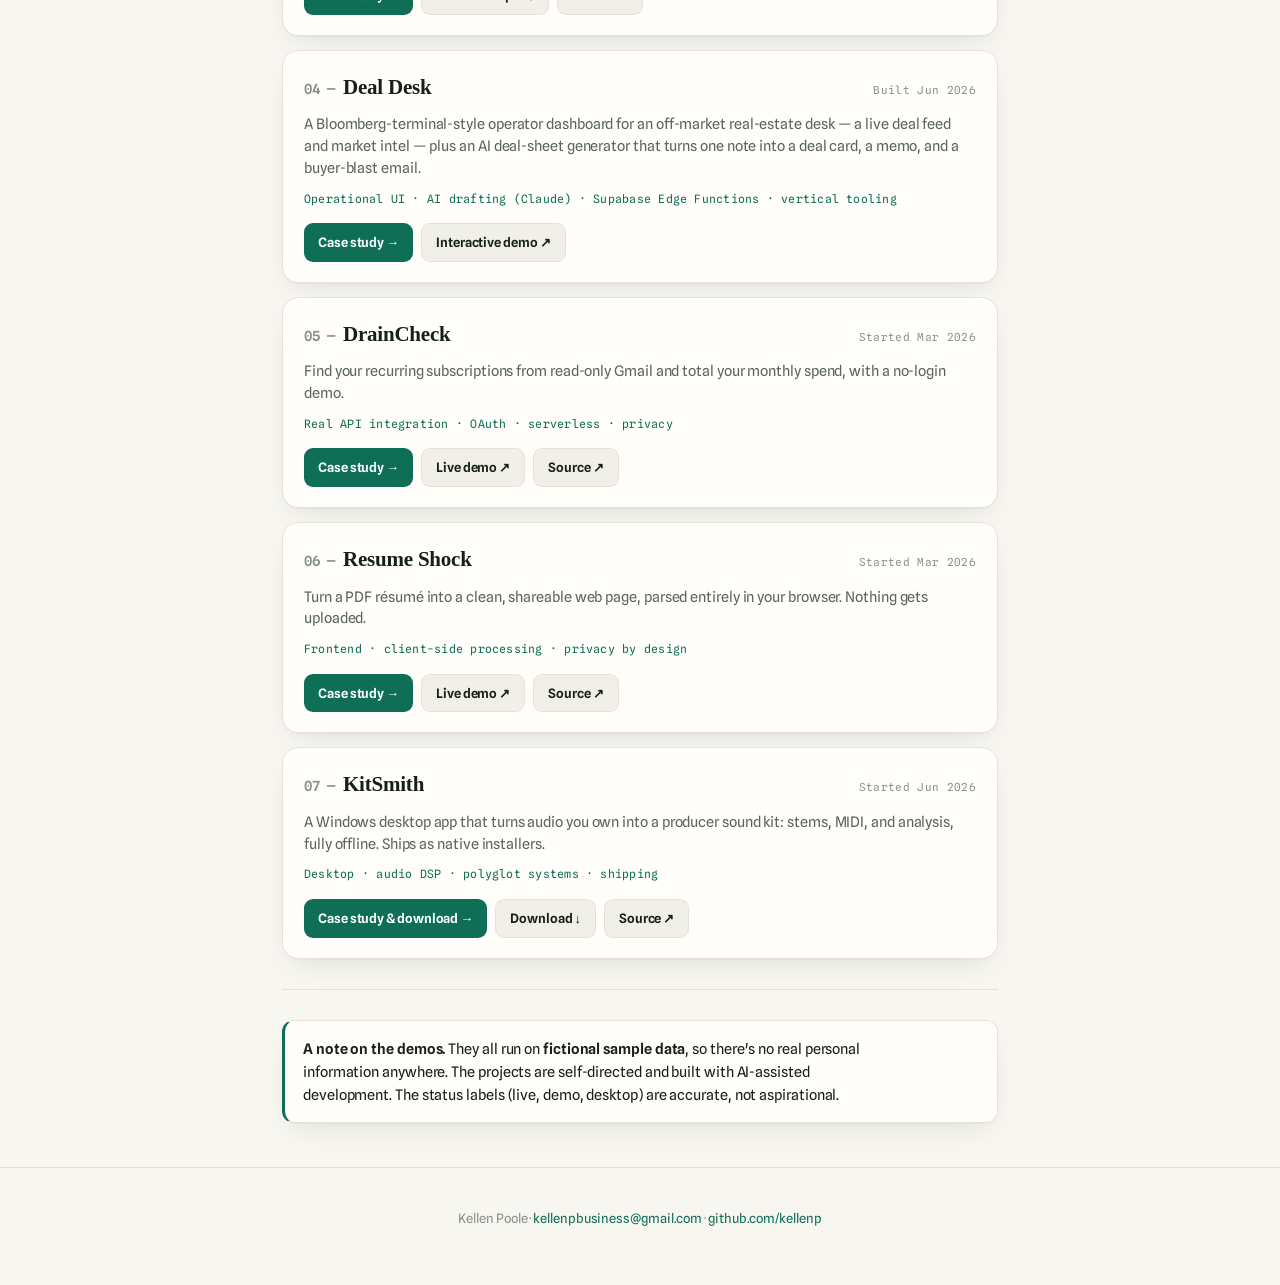
==== commit ca0e3515: "Deal Desk: feature the AI deal-sheet generator (case study + screenshots) - New 'The engine' section" ====
--- a/index.html
+++ b/index.html
@@ -77,8 +77,8 @@
 
       <div class="proj">
         <div class="proj-head"><p class="proj-name"><span class="proj-num">04 — </span>Deal Desk</p><span class="proj-date">Built Jun 2026</span></div>
-        <p class="proj-prop">A Bloomberg-terminal-style operations dashboard for an off-market real-estate desk: a live deal feed, per-property underwriting memos, and market intelligence in one screen.</p>
-        <p class="proj-skill">Operational UI · vertical tooling · information-dense dashboards</p>
+        <p class="proj-prop">A Bloomberg-terminal-style operator dashboard for an off-market real-estate desk — a live deal feed and market intel — plus an AI deal-sheet generator that turns one note into a deal card, a memo, and a buyer-blast email.</p>
+        <p class="proj-skill">Operational UI · AI drafting (Claude) · Supabase Edge Functions · vertical tooling</p>
         <div class="proj-actions">
           <a class="mini mini-go" href="dealdesk.html">Case study →</a>
           <a class="mini mini-out" href="/dealdesk/" target="_blank" rel="noopener">Interactive demo ↗</a>
--- a/styles.css
+++ b/styles.css
@@ -1,7 +1,7 @@
 /* ============================================================
    Kellen Poole — Portfolio design system
    Aesthetic: "editorial-tech" — warm paper / deep forest,
-   Fraunces (display serif) + Spline Sans (grotesque body).
+   Source Serif 4 (display serif) + Spline Sans (grotesque body).
    ============================================================ */
 
 :root{
@@ -61,7 +61,7 @@
   border-bottom:1px solid var(--line);
 }
 .topbar .row{max-width:var(--maxw); margin:0 auto; padding:13px 22px; display:flex; align-items:center; justify-content:space-between; gap:12px}
-.topbar .brand{display:inline-flex; align-items:center; gap:9px; font-family:"Fraunces",serif; font-weight:600; font-size:16px; letter-spacing:-.01em}
+.topbar .brand{display:inline-flex; align-items:center; gap:9px; font-family:"Source Serif 4",Georgia,serif; font-weight:600; font-size:16px; letter-spacing:-.01em}
 .topbar .brand::before{content:""; width:26px; height:26px; border-radius:50%; background:url(/kellen.jpg) center/cover, var(--surface-2); border:1px solid var(--line-strong); flex-shrink:0}
 .topbar .brand b{color:var(--accent)}
 .topbar .back{font-size:13px; color:var(--muted); display:inline-flex; align-items:center; gap:6px; transition:color .2s}
@@ -72,9 +72,9 @@
 .hero-ava{width:106px; height:106px; border-radius:50%; object-fit:cover; display:block; margin:0 0 26px; background:var(--surface-2); border:3px solid var(--surface); box-shadow:0 0 0 1.5px var(--accent), 0 18px 36px -16px rgba(20,30,24,.4)}
 @media(max-width:520px){ .hero-ava{width:88px; height:88px} }
 .eyebrow{font-family:"Spline Sans Mono",ui-monospace,monospace; font-size:11.5px; font-weight:500; letter-spacing:.18em; text-transform:uppercase; color:var(--accent); margin:0 0 16px}
-h1{font-family:"Fraunces",serif; font-weight:600; font-size:clamp(2.1rem,6vw,3.4rem); line-height:1.04; letter-spacing:-.02em; margin:0; font-optical-sizing:auto}
+h1{font-family:"Source Serif 4",Georgia,serif; font-weight:600; font-size:clamp(2.1rem,6vw,3.4rem); line-height:1.04; letter-spacing:-.02em; margin:0; font-optical-sizing:auto; font-variant-ligatures:none}
 .lede{font-size:clamp(1.05rem,2.4vw,1.28rem); color:var(--muted); margin:18px 0 0; max-width:34ch; line-height:1.45}
-.hero .lede{max-width:40ch}
+.hero .lede{max-width:44ch; color:var(--ink)}
 
 .status{display:inline-flex; align-items:center; gap:8px; margin:22px 0 0; padding:6px 13px; border-radius:999px; border:1px solid var(--line-strong); background:var(--surface); font-size:12.5px; font-weight:500; box-shadow:var(--shadow)}
 .status .dot{width:8px; height:8px; border-radius:50%; background:var(--accent); box-shadow:0 0 0 3px var(--accent-soft)}
@@ -98,7 +98,7 @@
 section:first-of-type{border-top:none}
 .label{font-family:"Spline Sans Mono",ui-monospace,monospace; font-size:11px; font-weight:500; letter-spacing:.16em; text-transform:uppercase; color:var(--faint); margin:0 0 14px; display:flex; align-items:center; gap:10px}
 .label::before{content:""; width:18px; height:1px; background:var(--accent); display:inline-block}
-h2{font-family:"Fraunces",serif; font-weight:600; font-size:clamp(1.35rem,3.4vw,1.85rem); letter-spacing:-.015em; margin:0 0 14px; line-height:1.15}
+h2{font-family:"Source Serif 4",Georgia,serif; font-weight:600; font-size:clamp(1.35rem,3.4vw,1.85rem); letter-spacing:-.015em; margin:0 0 14px; line-height:1.15}
 .prose{font-size:16.5px; color:var(--ink); max-width:62ch}
 .prose.muted{color:var(--muted)}
 .prose b, .prose strong{color:var(--ink); font-weight:600}
@@ -108,7 +108,7 @@
 .steps{counter-reset:s; margin:6px 0 0; padding:0; list-style:none}
 .steps li{counter-increment:s; position:relative; padding:14px 0 14px 52px; border-top:1px solid var(--line); font-size:15.5px}
 .steps li:first-child{border-top:none}
-.steps li::before{content:counter(s); position:absolute; left:0; top:12px; width:32px; height:32px; border-radius:9px; background:var(--accent-soft); color:var(--accent); font-family:"Fraunces",serif; font-weight:600; font-size:15px; display:flex; align-items:center; justify-content:center}
+.steps li::before{content:counter(s); position:absolute; left:0; top:12px; width:32px; height:32px; border-radius:9px; background:var(--accent-soft); color:var(--accent); font-family:"Source Serif 4",Georgia,serif; font-weight:600; font-size:15px; display:flex; align-items:center; justify-content:center}
 .steps li b{font-weight:600}
 .steps li .sub{display:block; color:var(--muted); font-size:13.5px; margin-top:3px}
 
@@ -125,7 +125,7 @@
 .star{display:flex; flex-direction:column; gap:0}
 .star-row{display:grid; grid-template-columns:64px 1fr; gap:18px; padding:20px 0; border-top:1px solid var(--line)}
 .star-row:first-child{border-top:none}
-.star-row .glyph{font-family:"Fraunces",serif; font-weight:600; font-size:38px; line-height:1; color:var(--accent); opacity:.92}
+.star-row .glyph{font-family:"Source Serif 4",Georgia,serif; font-weight:600; font-size:38px; line-height:1; color:var(--accent); opacity:.92}
 .star-row .k{font-family:"Spline Sans Mono",monospace; font-size:11px; letter-spacing:.14em; text-transform:uppercase; color:var(--faint); margin:0 0 6px}
 .star-row .t{font-size:15.5px; color:var(--ink); margin:0; line-height:1.55}
 @media(max-width:520px){ .star-row{grid-template-columns:44px 1fr; gap:14px} .star-row .glyph{font-size:30px} }
@@ -148,6 +148,12 @@
 .term{font-family:"Spline Sans Mono",monospace; font-size:12.5px; background:var(--surface-2); border:1px solid var(--line); border-radius:11px; padding:14px 16px; color:var(--ink); overflow-x:auto; line-height:1.7}
 .term .g{color:var(--accent)} .term .m{color:var(--faint)}
 
+/* screenshots / figures (case-study media) */
+.shot{margin:16px 0 0; border:1px solid var(--line-strong); border-radius:14px; overflow:hidden; background:var(--surface-2); box-shadow:var(--shadow-lift)}
+.shot img{display:block; width:100%; height:auto}
+.shot figcaption{font-size:13px; color:var(--muted); padding:11px 15px; border-top:1px solid var(--line); background:var(--surface); line-height:1.45}
+.shot + .shot{margin-top:14px}
+
 footer{padding:40px 0 56px; border-top:1px solid var(--line); margin-top:14px; text-align:center; color:var(--faint); font-size:13px}
 footer a{color:var(--accent)}
 
@@ -165,7 +171,7 @@
 .proj{display:block; background:var(--surface); border:1px solid var(--line); border-radius:16px; padding:20px 21px; box-shadow:var(--shadow); transition:transform .16s, box-shadow .22s, border-color .2s}
 .proj:hover{transform:translateY(-3px); box-shadow:var(--shadow-lift); border-color:var(--line-strong)}
 .proj-head{display:flex; align-items:baseline; justify-content:space-between; gap:12px}
-.proj-name{font-family:"Fraunces",serif; font-weight:600; font-size:21px; letter-spacing:-.01em; margin:0}
+.proj-name{font-family:"Source Serif 4",Georgia,serif; font-weight:600; font-size:21px; letter-spacing:-.01em; margin:0}
 .proj-num{color:var(--faint); font-size:14px; font-family:"Spline Sans Mono",monospace}
 .proj-prop{font-size:14.5px; color:var(--muted); margin:9px 0 0; line-height:1.5}
 .proj-skill{font-family:"Spline Sans Mono",monospace; font-size:11.5px; color:var(--accent); margin:11px 0 0; letter-spacing:.02em}
